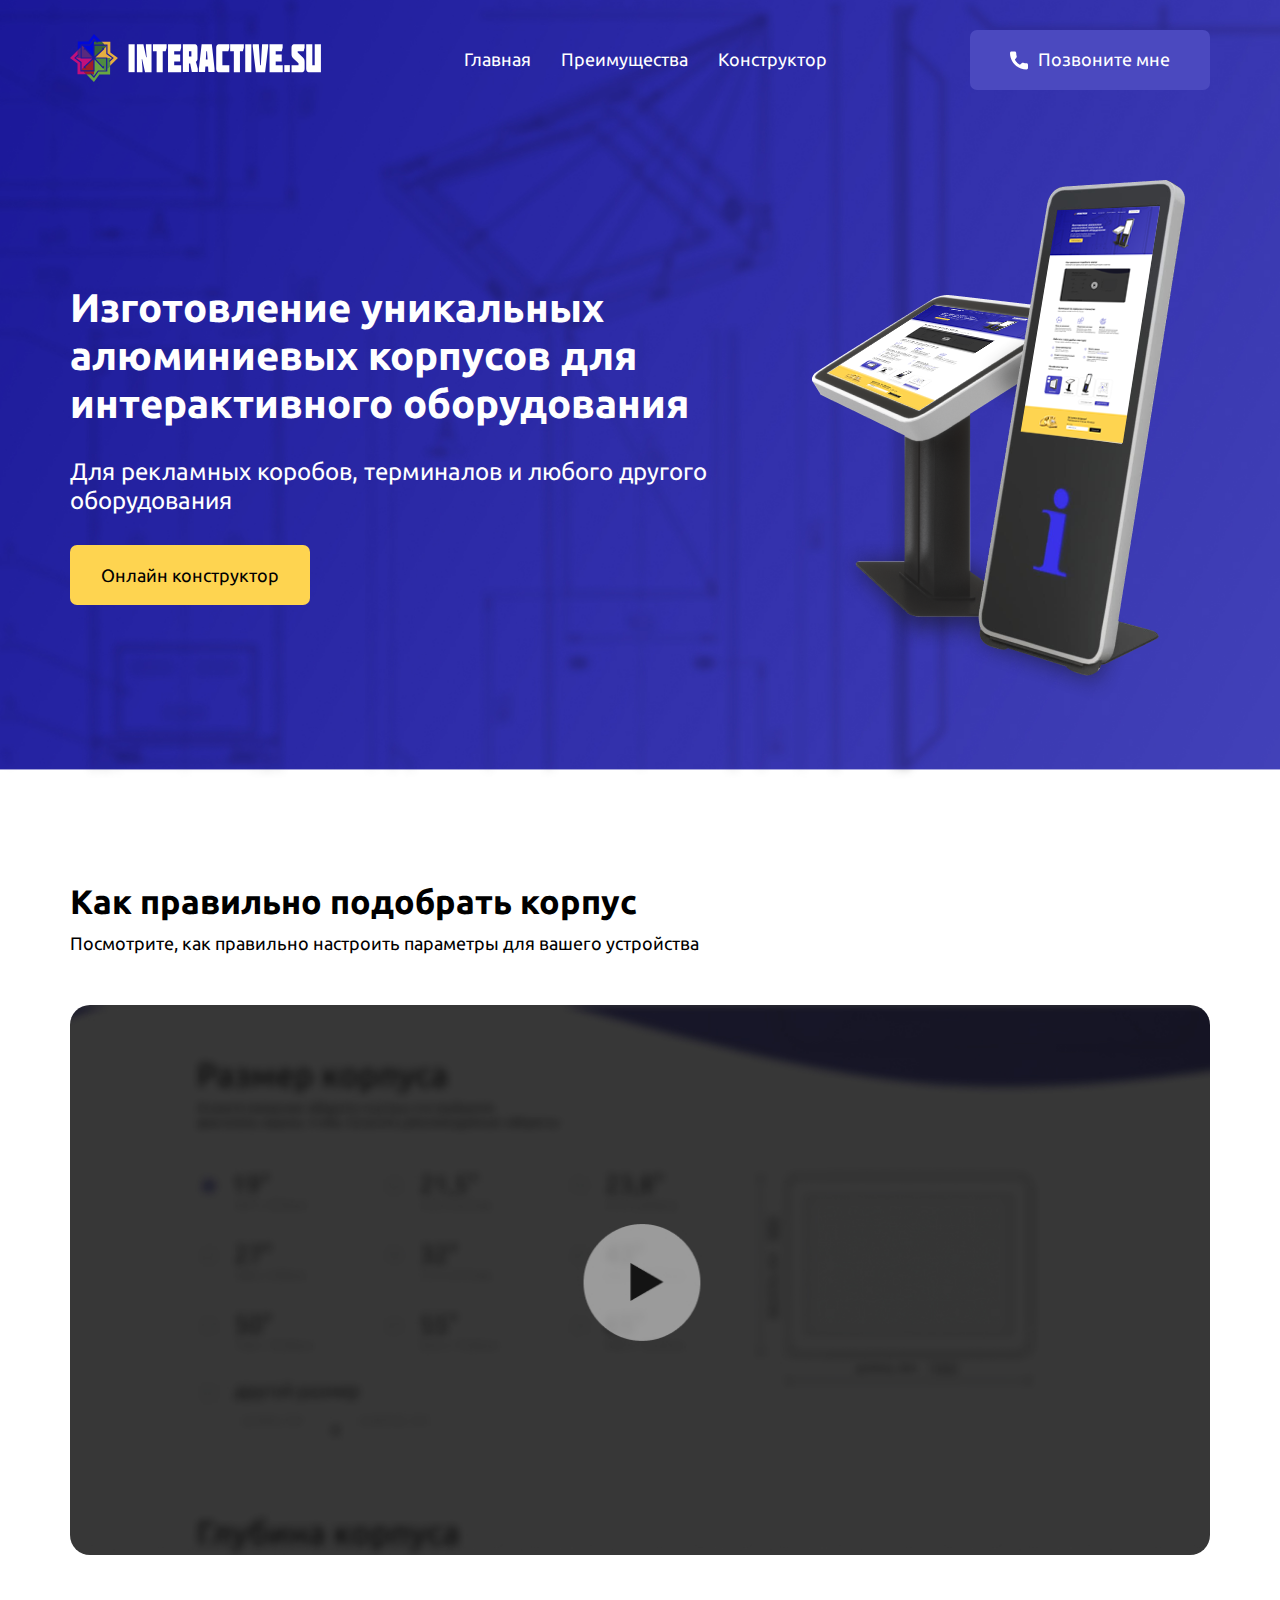
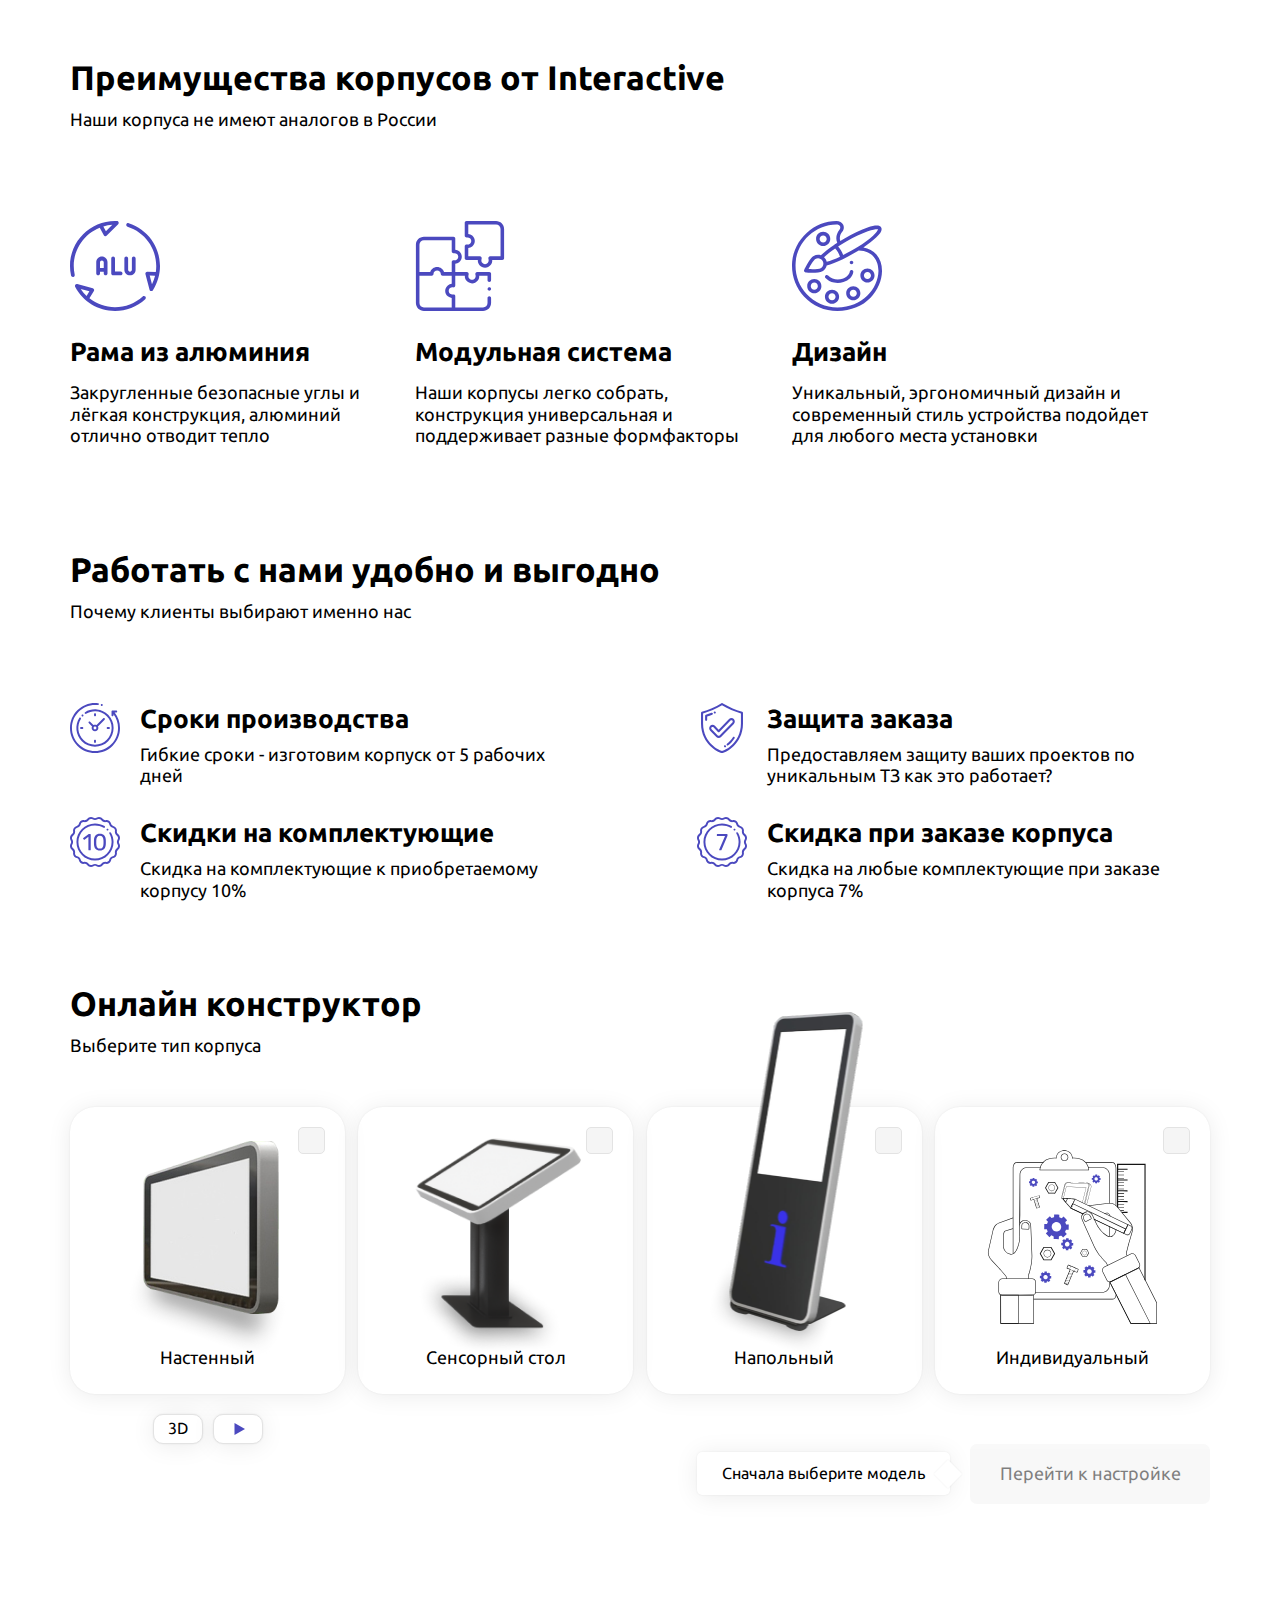
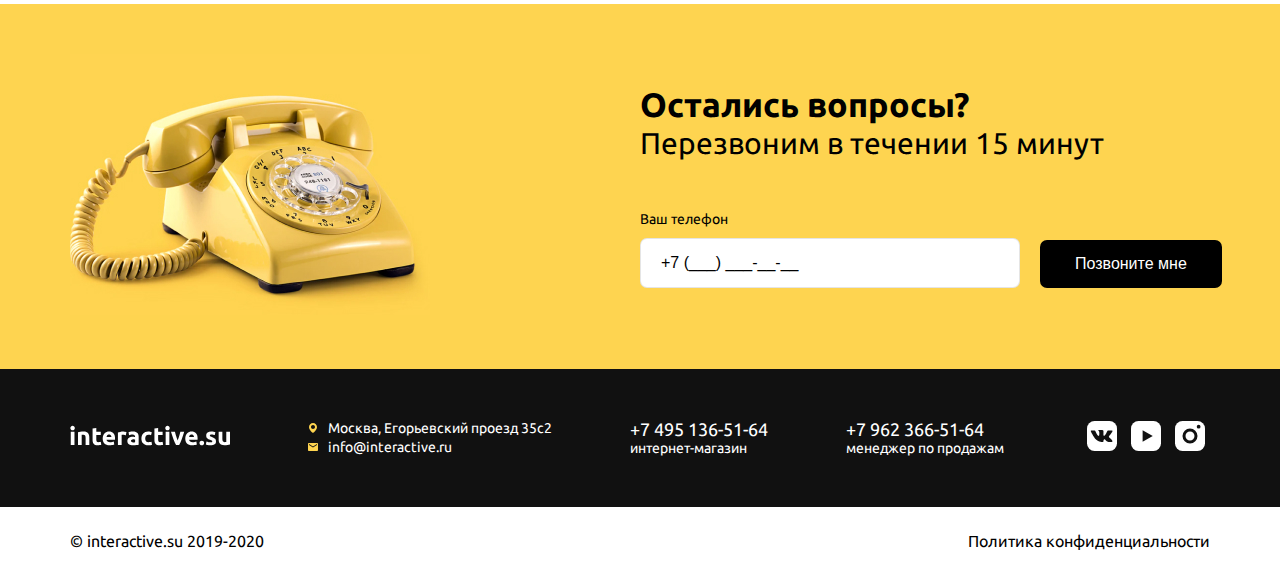
==== index.html @ 8cdd81b0 "1" ====
<!DOCTYPE html>
<html lang="ru">
<head>
  <meta charset="UTF-8">
  <meta name="viewport" id="myViewport" content="width=device-width, maximum-scale=1.0, user-scalable=no">
  <meta http-equiv="X-UA-Compatible" content="ie=edge">
  <meta name="format-detection" content="telephone=no">
  <title>New project</title>
  <link rel="shortcut icon" href="img/favicon/favicon.ico" type="image/x-icon">
  <meta property="og:title" content="" />
  <meta name="keywords" content=""/>
  <!-- <link rel="stylesheet" href="css/libs.min.css"> -->
  <link rel="stylesheet" href="style.css">

</head>
<body >
  <header class="header">
    <div class="container">
      <div class="header__logo">
        <a href="/"><img src="img/logo.svg" alt="interactive.su"></a>
      </div>
      <div class="header__menu">
        <ul>
          <li><a href="#top">Главная</a></li>
          <li><a href="#features">Преимущества</a></li>
          <li><a href="#constructor">Конструктор</a></li>
        </ul>
      </div>
      <div class="header__call button">
        <img src="img/icons/btn-call.svg" alt="callback">
        Позвоните мне
      </div>
      <div class="burger">
        <span></span>
        <span></span>
        <span></span>
      </div>
    </div>
  </header>
  
  <section class="offer" id="top">
    <div class="container">
      <div class="offer-left">
        <h1>
          Изготовление уникальных алюминиевых корпусов для интерактивного оборудования
        </h1>
        <p>
          Для рекламных коробов, терминалов и любого другого оборудования
        </p>
        <a href="#constructor" class="button">Онлайн конструктор</a>
      </div>
      <!-- /.offer-left -->
      <div class="offer-right">
        <img src="img/items/item-main.png" alt="corpus">
      </div>
      <!-- /.offer-right -->
    </div>
  </section>

  <section class="video container">
    <h2 class="title">
      Как правильно подобрать корпус
    </h2>
    <p class="subtitle">
      Посмотрите, как правильно настроить параметры для вашего устройства
    </p>
    <div class="video-wrap">
      <div class="play">
        <img src="img/play.jpg" alt="play">
        <iframe width="560" height="315" data-src="https://www.youtube.com/embed/ibqiet6Bg38" src="" frameborder="0" allow="accelerometer; autoplay; clipboard-write; encrypted-media; gyroscope; picture-in-picture" allowfullscreen></iframe>
      </div>
    </div>
  </section>

  <section class="features container" id="features">
    <h2 class="title">
      Преимущества корпусов от Interactive
    </h2>
    <p class="subtitle">
      Наши корпуса не имеют аналогов в России
    </p>
    <div class="features-wrap">
      <div class="features-wrap-item">
        <img src="img/features/1.svg" alt="Рама из алюминия">
        <h3>Рама из алюминия</h3>
        <p>
          Закругленные безопасные углы 
          и лёгкая конструкция, алюминий 
          отлично отводит тепло
        </p>
      </div>
      <!-- /.features-wrap-item -->
      <div class="features-wrap-item">
        <img src="img/features/2.svg" alt="Модульная система">
        <h3>Модульная система</h3>
        <p>
          Наши корпусы легко собрать,  конструкция универсальная и поддерживает разные формфакторы
        </p>
      </div>
      <!-- /.features-wrap-item -->
      <div class="features-wrap-item">
        <img src="img/features/3.svg" alt="Дизайн">
        <h3>Дизайн</h3>
        <p>
          Уникальный, эргономичный дизайн 
          и современный стиль устройства подойдет для любого места установки
        </p>
      </div>
      <!-- /.features-wrap-item -->
    </div>
  </section>

  <section class="better container">
    <h2 class="title">
      Работать с нами удобно и выгодно
    </h2>
    <p class="subtitle">
      Почему клиенты выбирают именно нас
    </p>
    <div class="better-wrap">
      <div class="better-wrap-item">
        <img src="img/features/11.svg" alt="Сроки производства">
        <h3>Сроки производства</h3>
        <p>
          Гибкие сроки - изготовим
          корпуск от 5 рабочих дней
        </p>
      </div>
      <!-- /.better-wrap-item -->
      <div class="better-wrap-item">
        <img src="img/features/22.svg" alt="">
        <h3>Защита заказа</h3>
        <p>
          Предоставляем защиту ваших проектов по уникальным ТЗ как это работает?
        </p>
      </div>
      <!-- /.better-wrap-item -->
      <div class="better-wrap-item">
        <img src="img/features/33.svg" alt="">
        <h3>Скидки на комплектующие</h3>
        <p>
          Скидка на комплектующие к приобретаемому корпусу 10%
        </p>
      </div>
      <!-- /.better-wrap-item -->
      <div class="better-wrap-item">
        <img src="img/features/44.svg" alt="">
        <h3>Скидка при заказе корпуса</h3>
        <p>
          Скидка на любые комплектующие при заказе корпуса 7%
        </p>
      </div>
      <!-- /.better-wrap-item -->
    </div>
  </section>
  
  <section class="constructor container" id="constructor">
    <h2 class="title">
      Онлайн конструктор
    </h2>
    <p class="subtitle">
      Выберите тип корпуса
    </p>
    <div class="constructor-wrap">
      <div class="constructor-wrap-item" data-src="https://amoral1s.github.io/new-korpus.interactive.su/wall-mounted.html">
        <img src="img/assets/1.png" alt="Настенный">
        <h3>Настенный</h3>
        <div class="assets">
          <div class="assets-d">
            3D
          </div>
          <div class="assets-d wall-video" data-src="http://korpus.interactive.su/wp-content/themes/calc/img/1.mp4">
            <img src="img/icons/play-blue.svg" alt="play">
          </div>
        </div>
      </div>
      <!-- /.constructor-wrap-item -->
      <div class="constructor-wrap-item" data-src="/touch-screen">
        <img src="img/assets/2.png" alt="Сенсорный стол">
        <h3>Сенсорный стол</h3>
      </div>
      <!-- /.constructor-wrap-item -->
      <div class="constructor-wrap-item" data-src="/floor-mounted">
        <img src="img/assets/3.png" alt="Напольный">
        <h3>Напольный</h3>
      </div>
      <!-- /.constructor-wrap-item -->
      <div class="constructor-wrap-item" data-src="/individual ">
        <img src="img/assets/4.svg" alt="Индивидуальный">
        <h3>Индивидуальный</h3>
      </div>
      <!-- /.constructor-wrap-item -->
     
    </div>
    <div class="constructor-buttons">
      <div class="notice">
        Сначала выберите модель
      </div>
      <a href="#" class="button alt deactive">Перейти к настройке</a>
    </div>
  </section>


  <section class="call">
    <div class="container">
      <div class="call-left">
        <img src="img/tel.jpg" alt="phone">
      </div>
      <div class="call-right">
        <h2>Остались вопросы?</h2>
        <p> Перезвоним в течении 15 минут</p>
        <div class="form-wrap">
          <div class="form-wrap-left">
            <b>Ваш телефон</b>
            <input type="tel" placeholder="+7 (___) ___-__-__">
          </div>
          <div class="form-wrap-right">
            <input type="submit" value="Позвоните мне">
          </div>
        </div>
      </div>
    </div>
  </section>
  <footer class="footer">
    <div class="footer-top">
      <div class="container">
        <a href="#header" class="logo"><img src="img/interactive.svg" alt="logo"></a>
        <div class="adress">
          <p><img src="img/icons/map.svg" alt="map">Москва, Егорьевский проезд 35с2</p>
          <a href="mailto:info@interactive.ru"><img src="img/icons/email.svg" alt="map">info@interactive.ru</a>
        </div>
        <div class="phone">
          <a href="tel:+74951365164">+7 495 136-51-64</a>
          <p>интернет-магазин</p>
        </div>
        <div class="phone">
          <a href="tel:+79623665164">+7 962 366-51-64</a>
          <p>менеджер по продажам</p>
        </div>
        <div class="social">
          <a href="" target="blank"><img src="img/icons/vk.svg" alt="vk"></a>
          <a href="" target="blank"><img src="img/icons/y.svg" alt="youtube"></a>
          <a href="" target="blank"><img src="img/icons/i.svg" alt="instagram"></a>
        </div>
      </div>
    </div>
    <div class="footer-bot">
      <div class="container">
        <p>© interactive.su 2019-2020</p>
        <a href="/privay-policy/">Политика конфиденциальности</a>
      </div>
    </div>
  </footer>

  <div class="overlay"></div>
  <div id="thx">
    <div>
      <h2>Спасибо!</h2>
      <p>Ваша заявка принята!</p>
    </div>
  </div>

  <div class="popup popup-call">
    <div class="close">&times;</div>
    <div class="popup-wrap">
      <h2>
        Закажите обратный звонок
      </h2>
      <p>Как к вам обращаться?</p>
      <input type="text" placeholder="Имя">
      <p>Телефон</p>
      <input type="tel" placeholder="+7 (___) ___-__-__">
      
      <input type="submit" value="Перезвоните мне" class="button-alt">
    </div>
  </div>

  <div class="popup popup-gif">
    <div class="close">&times;</div>
    <div class="content">
    <video autoplay="" controls="" muted="" loop="" id="myVideo">
      <source src="" type="video/mp4">
    </video>
    </div>
  </div>
  <a href="#top" class="up"></a>
  <!-- /.up -->


  <script src="https://code.jquery.com/jquery-3.4.1.min.js"></script>
  <!-- <script src="js/libs.min.js"></script> -->
  <script src="js/common.js"></script>
</body>
</html>
---- css/libs.min.css ----
.slick-slider{box-sizing:border-box;-webkit-user-select:none;-moz-user-select:none;-ms-user-select:none;user-select:none;-webkit-touch-callout:none;-khtml-user-select:none;-ms-touch-action:pan-y;touch-action:pan-y;-webkit-tap-highlight-color:transparent}.slick-list,.slick-slider{position:relative;display:block}.slick-list{overflow:hidden;margin:0;padding:0}.slick-list:focus{outline:none}.slick-list.dragging{cursor:pointer;cursor:hand}.slick-slider .slick-list,.slick-slider .slick-track{transform:translateZ(0)}.slick-track{position:relative;top:0;left:0;display:block;margin-left:auto;margin-right:auto}.slick-track:after,.slick-track:before{display:table;content:""}.slick-track:after{clear:both}.slick-loading .slick-track{visibility:hidden}.slick-slide{display:none;float:left;height:100%;min-height:1px}[dir=rtl] .slick-slide{float:right}.slick-slide img{display:block}.slick-slide.slick-loading img{display:none}.slick-slide.dragging img{pointer-events:none}.slick-initialized .slick-slide{display:block}.slick-loading .slick-slide{visibility:hidden}.slick-vertical .slick-slide{display:block;height:auto;border:1px solid transparent}.slick-arrow.slick-hidden{display:none}
---- style.css ----
@charset "UTF-8";
@font-face {
  font-family: 'font';
  src: url("fonts/Ubuntu-Regular.eot");
  src: local("☺"), url("fonts/Ubuntu-Regular.woff") format("woff"), url("fonts/Ubuntu-Regular.ttf") format("truetype"), url("fonts/Ubuntu-Regular.svg") format("svg");
  font-weight: 400;
  font-style: normal;
  font-display: swap;
}

@font-face {
  font-family: 'font';
  src: url("fonts/Ubuntu-Bold.eot");
  src: local("☺"), url("fonts/Ubuntu-Bold.woff") format("woff"), url("fonts/Ubuntu-Bold.ttf") format("truetype"), url("fonts/Ubuntu-Bold.svg") format("svg");
  font-weight: 700;
  font-style: normal;
  font-display: swap;
}

* {
  box-sizing: border-box;
  margin: 0;
  padding: 0;
}

body, html {
  margin: 0;
  padding: 0;
  width: auto;
  color: #000000;
  font-family: "font", sans-serif;
  font-weight: 400;
  font-size: 16px;
  line-height: 1.2;
  overflow-x: hidden;
  -ms-overflow-style: scrollbar;
}

a, a:hover, a:active, a:link, a:focus {
  text-decoration: none;
  outline: none;
  color: #000000;
}

img {
  max-width: 100%;
}

ul {
  list-style: none;
  font-size: 16px;
}

div, span, article, nav, section, main, header {
  padding: 0;
  margin: 0;
}

input, button, select, textarea {
  border: 0;
  box-shadow: 0 0 10px rgba(0, 0, 0, 0.2);
  font-size: 18px;
  color: #000000;
}

input[type="text"], input[type="tel"], input[type="password"], input[type="email"] {
  border: 1px solid rgba(0, 0, 0, 0.1);
  box-shadow: inset -1px 3px 7px rgba(0, 0, 0, 0.07);
  appearance: none;
  -webkit-appearance: none;
  -moz-appearance: none;
}

input[type="text"], input[type="tel"], input[type="submit"], button {
  appearance: none;
  -webkit-appearance: none;
  -moz-appearance: none;
  padding: 10px 15px;
}

input:focus, textarea:focus, select:focus, button:focus, select:focus {
  outline: none;
}

h1, h2, h3, h4, h5 {
  font-weight: 700;
}

.container {
  width: 100%;
  padding-right: 15px;
  padding-left: 15px;
  margin-right: auto;
  margin-left: auto;
}

@media (min-width: 576px) {
  .container {
    max-width: 540px;
  }
}

@media (min-width: 767px) {
  .container {
    max-width: 740px;
  }
}

@media (min-width: 992px) {
  .container {
    max-width: 960px;
  }
}

@media (min-width: 1200px) {
  .container {
    max-width: 1170px;
  }
}

section, footer {
  padding-top: 50px;
  padding-bottom: 50px;
}

.phone a, .adress a {
  transition: 0.3s;
}

.phone a:hover, .adress a:hover {
  color: #FED450;
  transition: 0.3s;
}

.title {
  font-size: 34px;
  line-height: 1.3;
  text-align: left;
}

.subtitle {
  font-size: 18px;
  margin-top: 10px;
  margin-bottom: 50px;
}

.button, .button-alt {
  display: flex;
  justify-content: center;
  align-items: center;
  color: #fff;
  font-weight: 500;
  font-size: 18px;
  height: 60px;
  width: 240px;
  background-color: #FED450;
  border-radius: 7px;
  box-shadow: none;
  transition: 0.3s;
  cursor: pointer;
}

.button img, .button-alt img {
  margin-right: 10px;
}

.button:hover, .button-alt:hover {
  background-color: #4B49BF;
  color: #ffffff;
}

.alt {
  background-color: #4B49BF;
  color: #ffffff;
}

.alt:hover {
  background-color: #FED450;
  color: #000000;
}

.deactive {
  pointer-events: none;
  background-color: #F3F3F3;
  color: #000000;
  opacity: 0.5;
}

.header {
  position: absolute;
  left: 0;
  top: 0;
  width: 100%;
  padding: 30px 0 20px 0;
}

.header .container {
  display: flex;
  justify-content: space-between;
  align-items: center;
}

.header__call {
  background-color: #4B49BF;
}

.header__call:hover {
  background-color: #FED450;
  color: #000000;
}

.header__menu ul {
  display: flex;
  justify-content: center;
  align-items: center;
}

.header__menu ul li {
  margin: 0 15px;
}

.header__menu ul li a {
  font-size: 18px;
  color: #ffffff;
  position: relative;
  transition: 0.3s;
}

.header__menu ul li a:hover {
  transition: 0.3s;
  color: #FED450;
}

.header__menu ul li a:hover::after {
  transition: 0.3s;
  width: 100%;
}

.header__menu ul li a::after {
  position: absolute;
  content: '';
  height: 2px;
  width: 0%;
  bottom: -5px;
  left: 0;
  background-color: #FED450;
  transition: 0.3s;
}

.offer {
  background-image: url(img/bg-header.jpg);
  background-repeat: no-repeat;
  background-size: cover;
  background-position: center;
  padding-top: 180px;
  padding-bottom: 70px;
}

.offer-left {
  width: 65%;
}

.offer-left h1 {
  color: #ffffff;
  font-size: 40px;
  margin-bottom: 30px;
}

.offer-left p {
  font-size: 24px;
  margin-bottom: 30px;
  color: #ffffff;
}

.offer-left .button {
  color: #000000;
}

.offer-left .button:hover {
  color: #ffffff;
}

.offer-right {
  width: 35%;
}

.offer .container {
  display: flex;
  justify-content: space-between;
  align-items: center;
}

.video {
  padding-top: 100px;
}

.video-wrap .play {
  height: 550px;
  width: 100%;
  background-repeat: no-repeat;
  background-size: cover;
  background-position: center;
  border-radius: 20px;
  overflow: hidden;
  cursor: pointer;
  transition: 0.3s;
}

.video-wrap .play img {
  height: 100%;
  width: 100%;
  object-fit: cover;
  z-index: 10;
}

.video-wrap .play:hover {
  transition: 0.3s;
  transform: scale(1.01);
}

.video-wrap .play iframe {
  display: none;
  height: 100% !important;
  width: 100% !important;
  border-radius: 20px;
  z-index: 5;
}

.features-wrap {
  display: flex;
  justify-content: space-between;
  align-items: flex-start;
}

.features-wrap-item {
  display: flex;
  flex-direction: column;
  align-items: flex-start;
  margin-top: 40px;
}

.features-wrap-item img {
  height: 90px;
  width: 90px;
  margin-bottom: 25px;
}

.features-wrap-item h3 {
  margin-bottom: 15px;
  font-size: 26px;
}

.features-wrap-item p {
  font-size: 18px;
  padding-right: 40px;
}

.better-wrap {
  display: flex;
  justify-content: space-between;
  align-items: stretch;
  flex-wrap: wrap;
  padding-top: 30px;
}

.better-wrap-item {
  width: 45%;
  display: block;
  padding-left: 70px;
  margin-bottom: 30px;
  position: relative;
}

.better-wrap-item h3 {
  font-size: 26px;
  margin-bottom: 10px;
}

.better-wrap-item p {
  font-size: 18px;
}

.better-wrap-item img {
  position: absolute;
  left: 0;
  height: 50px;
  width: 50px;
  object-fit: cover;
  top: 0;
}

.constructor {
  padding-top: 0px;
  padding-bottom: 100px;
}

.constructor-buttons {
  display: flex;
  justify-content: flex-end;
  align-items: center;
}

.constructor-buttons .deactive {
  color: #000000 !important;
}

.constructor-buttons .button {
  margin-left: 20px;
  color: #ffffff;
}

.constructor-buttons .button:hover {
  color: #000000;
}

.constructor-buttons .notice {
  box-shadow: 0px 0px 2px rgba(0, 0, 0, 0.08), 0px 2px 24px rgba(0, 0, 0, 0.08);
  background: #fff;
  padding: 12px 25px;
  border-radius: 5px;
  position: relative;
  z-index: 1;
}

.constructor-buttons .notice::before {
  position: absolute;
  background: #ffffff;
  box-shadow: 0px 0px 2px rgba(0, 0, 0, 0.08);
  z-index: -1;
  height: 20px;
  width: 20px;
  right: -8px;
  top: 50%;
  transform: translateY(-50%) rotate(45deg);
  content: '';
}

.constructor-wrap {
  display: flex;
  justify-content: space-between;
  align-items: flex-start;
}

.constructor-wrap-item {
  width: calc(25% - 10px);
  border-radius: 25px;
  box-shadow: 0px 0px 2px rgba(0, 0, 0, 0.08), 0px 2px 24px rgba(0, 0, 0, 0.08);
  display: flex;
  flex-direction: column;
  align-items: center;
  position: relative;
  padding: 240px 25px 25px 25px;
  cursor: pointer;
  transition: 0.3s;
  margin-bottom: 50px;
}

.constructor-wrap-item-active::after {
  background-image: url(img/icons/check-blue.svg);
  background-repeat: no-repeat;
  background-size: 79%;
  background-position: center;
}

.constructor-wrap-item::after {
  position: absolute;
  content: '';
  height: 25px;
  width: 25px;
  border-radius: 5px;
  background-color: #F5F5F5;
  border: 1px solid #E3E3E3;
  right: 20px;
  top: 20px;
}

.constructor-wrap-item:hover {
  transition: 0.3s;
  transform: scale(1.05);
}

.constructor-wrap-item h3 {
  font-size: 18px;
  font-weight: 500;
}

.constructor-wrap-item img {
  position: absolute;
  left: 50%;
  transform: translateX(-50%);
  bottom: 35px;
}

.constructor-wrap-item:nth-child(2) img {
  max-width: 170px;
  bottom: 24px;
}

.constructor-wrap-item:nth-child(4) img {
  max-width: 170px;
  bottom: 70px;
}

.constructor-wrap-item .assets {
  position: absolute;
  bottom: -50px;
  display: flex;
  justify-content: center;
  align-items: center;
}

.constructor-wrap-item .assets div.assets-d {
  display: flex;
  justify-content: center;
  align-items: center;
  height: 30px;
  width: 50px;
  background: #fff;
  border: 1px solid #E3E3E3;
  box-shadow: 0px 0px 2px rgba(0, 0, 0, 0.08), 0px 2px 24px rgba(0, 0, 0, 0.08);
  border-radius: 10px;
  margin: 0 5px;
}

.constructor-wrap-item .assets div.assets-d:hover {
  color: #000;
  background-color: #FED450;
}

.constructor-wrap-item .assets div.assets-d img {
  position: static;
  transform: none;
}

.constructor-page {
  background-image: url(img/bg-header.jpg);
  background-repeat: no-repeat;
  background-size: cover;
  background-position: center;
  padding-top: 180px;
  padding-bottom: 70px;
}

.constructor-page .title, .constructor-page .subtitle {
  color: #ffffff;
}

.constructor-page .constructor-wrap-item {
  background-color: #fff;
}

.up {
  position: fixed;
  bottom: 20px;
  right: 20px;
  height: 40px;
  width: 40px;
  background-color: #4B49BF;
  border-radius: 8px;
  cursor: pointer;
  transition: 0.3s;
  display: none;
  z-index: 10;
}

.up:hover {
  background: #FED450;
  transition: 0.3s;
}

.up::after {
  position: absolute;
  width: 15px;
  height: 15px;
  content: '';
  top: 50%;
  left: 50%;
  transform: translate(-50%, -50%) rotate(90deg);
  background-repeat: no-repeat;
  background-size: 100%;
  background-position: center;
  background-image: url(img/icons/slider-white.svg);
}

.call {
  background-color: #FED450;
}

.call .container {
  display: flex;
  justify-content: space-between;
  align-items: center;
}

.call-left {
  width: 40%;
}

.call-right {
  width: 50%;
}

.call-right .form-wrap {
  display: flex;
  align-items: flex-end;
  justify-content: flex-start;
}

.call-right .form-wrap-right input {
  padding: 15px 35px;
  color: #ffffff;
  background-color: #000000;
  height: auto;
  width: auto;
  border-radius: 7px;
  box-shadow: none;
  font-size: 16px;
  margin: 0;
}

.call-right .form-wrap-left {
  display: flex;
  flex-direction: column;
  align-items: flex-start;
  padding-right: 20px;
}

.call-right .form-wrap-left input {
  font-size: 16px;
  color: #000000;
  box-shadow: none;
  border-radius: 7px;
  padding: 15px 20px;
  width: 380px;
  max-width: 400px;
}

.call-right .form-wrap-left input::placeholder {
  color: #000000;
}

.call-right h2 {
  font-size: 34px;
}

.call-right p {
  font-size: 30px;
  margin-bottom: 50px;
}

.call-right b {
  font-size: 14px;
  font-weight: 400;
  margin-bottom: 10px;
}

.footer {
  padding-top: 0;
  padding-bottom: 0;
}

.footer-top {
  background: #111111;
}

.footer-top .container {
  display: flex;
  justify-content: space-between;
  align-items: center;
  padding-bottom: 50px;
  padding-top: 50px;
}

.footer-top p, .footer-top a {
  color: #ffffff;
}

.footer-top .social a {
  margin: 0 5px;
}

.footer-top .social a img {
  height: 30px;
  width: 30px;
}

.footer-top .phone p {
  font-size: 14px;
}

.footer-top .phone a {
  font-size: 18px;
}

.footer-top .adress img {
  height: 10px;
  width: 10px;
  object-fit: contain;
  margin-right: 10px;
}

.footer-top .adress p {
  font-size: 14px;
  margin-bottom: 5px;
  padding: 0;
  margin: 0;
}

.footer-top .adress a {
  font-size: 14px;
  position: relative;
}

.footer-bot .container {
  display: flex;
  justify-content: space-between;
  align-items: center;
  padding-top: 25px;
  padding-bottom: 25px;
}

.overlay {
  position: fixed;
  top: 0;
  bottom: 0;
  right: 0;
  left: 0;
  width: 100%;
  height: 100%;
  background-color: rgba(0, 0, 0, 0.5);
  z-index: 100;
  display: none;
}

.popup {
  background-color: #4B49BF;
  background-repeat: no-repeat;
  background-size: cover;
  border-radius: 40px;
  z-index: 110;
  position: fixed;
  top: 50%;
  left: 50%;
  transform: translate(-50%, -50%);
  padding: 60px;
  width: 100%;
  max-width: 500px;
  display: none;
}

.popup-gif {
  max-width: 800px;
  padding: 30px;
}

.popup-gif .content video {
  max-width: 100%;
  border-radius: 25px;
}

.popup h2 {
  margin-bottom: 50px;
  font-size: 24px;
  color: #ffffff;
}

.popup .close {
  position: absolute;
  top: 5px;
  right: 15px;
  color: #ffffff;
  font-size: 34px;
  cursor: pointer;
}

.popup-wrap {
  display: flex;
  flex-direction: column;
  align-items: flex-start;
}

.popup-wrap .hidden {
  display: none;
}

.popup-wrap strong {
  display: block;
  margin-top: -20px;
  margin-bottom: 30px;
  color: #ffffff;
  font-size: 22px;
}

.popup-wrap strong b {
  font-size: 24px;
}

.popup-wrap p {
  color: #ffffff;
  font-size: 14px;
  margin-bottom: 5px;
}

.popup-wrap input[type="submit"].button-alt {
  padding: 15px 35px;
  background-color: #FED450;
  color: #000000;
  width: auto;
  display: block;
  margin-top: 10px;
}

.popup-wrap input[type="submit"].button-alt:hover {
  color: #ffffff;
  background-color: #111111;
}

.popup-wrap input[type="tel"], .popup-wrap input[type="text"], .popup-wrap input[type="email"] {
  padding: 15px 20px;
  margin-bottom: 25px;
  border-radius: 7px;
  color: #000000;
  font-size: 16px;
  width: 100%;
  max-width: 100%;
}

#thx {
  background-color: #fff;
  width: 100%;
  max-width: 600px;
  border-radius: 70px;
  padding: 70px;
  position: fixed;
  top: 50%;
  left: 50%;
  transform: translate(-50%, -50%);
  z-index: 200;
  display: none;
}

#thx div {
  display: flex;
  justify-content: center;
  flex-direction: column;
  align-items: center;
  max-width: 100%;
  padding: 70px 0;
}

#thx div h2 {
  font-size: 48px;
  text-align: center;
}

#thx div p {
  font-size: 22px;
  text-align: center;
  margin-top: 50px;
}

.burger {
  display: none;
}

.calc-popup {
  position: fixed;
  max-width: 1140px;
  width: 100%;
  padding: 40px;
  border-radius: 20px;
  background-color: #fff;
  z-index: 50;
  top: 50%;
  left: 50%;
  transform: translate(-50%, -50%);
  max-height: 90%;
  overflow-x: hidden;
  overflow-y: auto;
  display: none;
}

.calc-popup h2 {
  font-size: 30px;
  margin-bottom: 30px;
}

.calc-popup::-webkit-scrollbar {
  width: 10px;
  height: 5px;
}

.calc-popup::-webkit-scrollbar-button {
  background: transparent;
}

.calc-popup::-webkit-scrollbar-track {
  background-color: #4B49BF;
}

.calc-popup::-webkit-scrollbar-track-piece {
  background-color: #ffffff;
}

.calc-popup::-webkit-scrollbar-thumb {
  height: 50px;
  background-color: #4B49BF;
}

.calc-popup::-webkit-scrollbar-corner {
  background-color: #999;
}

.calc-popup::-webkit-resizer {
  background-color: #4B49BF;
}

.calc-popup-wrap {
  display: flex;
  flex-wrap: wrap;
  justify-content: space-between;
  align-items: stretch;
}

.calc-popup-wrap-left {
  width: calc(48%);
  display: flex;
  flex-direction: column;
  align-items: flex-start;
}

.calc-popup-wrap-left .calc-popup-wrap-item:last-child {
  background-color: #fff;
}

.calc-popup-wrap-left .calc-popup-wrap-item:last-child b {
  font-size: 22px;
}

.calc-popup-wrap-left .calc-popup-wrap-item:last-child p {
  font-size: 20px;
}

.calc-popup-wrap-right {
  width: calc(48%);
  display: flex;
  flex-direction: column;
  align-items: flex-start;
}

.calc-popup-wrap-item {
  width: 100%;
  background: #F5F5F5;
  border-radius: 30px;
  margin-bottom: 30px;
  padding: 30px 30px 20px 30px;
}

.calc-popup-wrap-item .buttons {
  display: flex;
  justify-content: space-between;
  align-items: center;
  margin-top: 50px;
}

.calc-popup-wrap-item .buttons .button {
  font-size: 16px;
  max-width: 48%;
}

.calc-popup-wrap-item .buttons .calc-close {
  background-color: #ACACAC;
  color: #ffffff;
}

.calc-popup-wrap-item h3 {
  font-size: 22px;
  margin-bottom: 20px;
}

.calc-popup-wrap-item .result {
  display: flex;
  justify-content: space-between;
  align-items: center;
  padding-bottom: 7px;
  margin-bottom: 7px;
  border-bottom: 1px solid #E3E3E3;
}

.calc-popup-wrap-item .result .calc-row {
  margin-bottom: 0;
}

.calc-popup-wrap-item .result:last-child {
  border-bottom: none;
}

.calc-popup-wrap-item .result b {
  font-size: 18px;
  font-weight: 600;
}

.calc-popup-wrap-item .result p {
  font-size: 16px;
}

.calc-popup-wrap-item .result select {
  max-width: 200px !important;
  padding-top: 16px;
  padding-bottom: 16px;
}

.calc-popup-wrap-item .result .select::after {
  height: 9px;
}

.calc-overlay {
  position: fixed;
  display: none;
  top: 0;
  bottom: 0;
  left: 0;
  right: 0;
  background-color: rgba(0, 0, 0, 0.3);
  width: 100%;
  height: 100%;
  z-index: 40;
}

.calc label {
  color: #141414;
}

.calc-form {
  display: flex;
  flex-wrap: wrap;
  justify-content: space-between;
  align-items: stretch;
}

.calc-form-left {
  width: 40%;
  display: flex;
  flex-direction: column;
  align-items: flex-start;
}

.calc-form-left label {
  padding-left: 3px;
  font-weight: 400;
}

.calc-form-left input {
  width: 100%;
  appearance: none;
  -webkit-appearance: none;
  -moz-appearance: none;
  background: #FFFFFF;
  border: 1px solid #E3E3E3;
  border-radius: 7px;
  padding: 20px 30px;
  box-shadow: none;
}

.calc-form-left input {
  margin-bottom: 30px;
  margin-top: 5px;
}

.calc-form-right {
  width: 55%;
}

.calc-form-right label {
  padding-left: 3px;
  font-weight: 400;
}

.calc-form-right textarea {
  margin-top: 5px;
  width: 100%;
  height: calc(100% - 52px);
  appearance: none;
  -webkit-appearance: none;
  -moz-appearance: none;
  background: #FFFFFF;
  border: 1px solid #E3E3E3;
  border-radius: 7px;
  padding: 20px 30px;
  box-shadow: none;
  resize: none;
}

.calc-form-submit {
  width: 100%;
  display: flex;
  justify-content: flex-start;
  align-items: center;
  margin-top: 20px;
}

.calc-form-submit small {
  font-size: 14px;
  color: #ACACAC;
  max-width: 300px;
  margin-left: 40px;
}

.calc-form-submit small a {
  color: #4B49BF;
  font-size: 14px;
}

.calc-row {
  display: flex;
  align-items: flex-start;
  justify-content: flex-start;
  margin-bottom: 30px;
  position: relative;
  width: max-content;
  max-width: 100%;
}

.calc-row .toggle-q {
  position: absolute;
  top: -10px;
  right: -15px;
  color: #4B49BF;
  font-size: 20px;
  cursor: pointer;
}

.calc-row input[type="checkbox"] {
  height: 20px;
  width: 20px;
  margin-right: 20px;
  margin-bottom: 3px;
  box-shadow: none;
  cursor: pointer;
}

.calc-row .act-wrap {
  height: 300px;
}

.calc-row .act-obl {
  position: absolute;
  top: 37px;
  left: 40px;
  height: 220px;
  width: 320px;
  background: #E3E3E3;
  border: 1px solid #141414;
}

.calc-row label {
  cursor: pointer;
}

.calc-row input[type="radio"] {
  min-height: 30px;
  min-width: 30px;
  border-radius: 50%;
  box-shadow: none;
  margin-top: 10px;
  margin-right: 25px;
}

.calc-row b {
  font-size: 24px;
  font-weight: 600;
  margin-bottom: 3px;
  display: block;
}

.calc-row p {
  font-size: 16px;
}

.calc-row input[type="number"], .calc-row select, .calc-row textarea, .calc-row button {
  background-color: #fff;
  box-shadow: none;
  border-radius: 7px;
  border: 1px solid #E3E3E3;
  appearance: none;
  -moz-appearance: none;
  -webkit-appearance: none;
}

.calc-row input[type="number"]::-webkit-outer-spin-button, .calc-row input[type="number"]::-webkit-inner-spin-button, .calc-row select::-webkit-outer-spin-button, .calc-row select::-webkit-inner-spin-button, .calc-row textarea::-webkit-outer-spin-button, .calc-row textarea::-webkit-inner-spin-button, .calc-row button::-webkit-outer-spin-button, .calc-row button::-webkit-inner-spin-button {
  appearance: none;
  -moz-appearance: none;
  -webkit-appearance: none;
}

.calc-row input[type="number"] {
  border: none;
}

.calc-row .select {
  position: relative;
}

.calc-row .select::after {
  position: absolute;
  pointer-events: none;
  right: 20px;
  top: 50%;
  transform: translateY(-50%);
  content: '';
  height: 8px;
  width: 18px;
  background-repeat: no-repeat;
  background-size: contain;
  background-position: center;
  background-image: url(img/icons/down.svg);
}

.calc-row select {
  padding: 20px 30px;
  width: 380px;
}

.calc-row-numbers__input {
  display: flex;
  justify-content: center;
  align-items: center;
  margin-right: 10px;
  border-radius: 7px;
  border: 1px solid #E3E3E3;
}

.calc-row-numbers__input .minus, .calc-row-numbers__input .plus {
  background-color: #ffffff;
  width: 30px;
  height: 52px;
  position: relative;
  cursor: pointer;
}

.calc-row-numbers__input .minus::after, .calc-row-numbers__input .plus::after {
  position: absolute;
  content: '';
  top: 50%;
  left: 50%;
  transform: translate(-50%, -50%);
  height: 16px;
  width: 16px;
  background-repeat: no-repeat;
  background-attachment: cover;
  background-position: center;
}

.calc-row-numbers__input .minus {
  border-radius: 7px 0 0 7px;
}

.calc-row-numbers__input .minus::after {
  background-image: url(img/icons/calc-minus.svg);
}

.calc-row-numbers__input .plus {
  border-radius: 0 7px 7px 0;
}

.calc-row-numbers__input .plus::after {
  background-image: url(img/icons/plus.svg);
}

.calc-row-numbers__input input {
  height: 52px;
  font-size: 18px;
  padding-top: 15px;
  padding-bottom: 15px;
  width: 60px;
  padding-left: 15px;
  border-radius: 0;
}

.calc-row-column {
  display: flex;
  flex-direction: column;
  align-items: flex-start;
}

.calc-row-column p {
  margin-bottom: 10px;
  display: block;
}

.calc-section {
  background-color: #F5F5F5;
  padding: 60px;
  border-radius: 30px;
  margin-top: 50px;
}

.calc-section:last-child {
  margin-bottom: 50px;
}

.calc-section .title {
  font-size: 32px;
  line-height: 1;
}

.calc-section .subtitle {
  font-size: 16px;
  color: #747474;
  max-width: 700px;
  margin-bottom: 40px;
}

.calc-wrap {
  display: flex;
  justify-content: space-between;
  align-items: stretch;
}

.calc-wrap p {
  margin-bottom: 2px;
  font-size: 16px;
  padding-left: 3px;
}

.calc-wrap-left {
  width: calc(100% - 450px);
}

.calc-wrap-right {
  width: 400px;
  height: 300px;
  display: flex;
  justify-content: center;
  align-items: center;
  position: relative;
}

.calc-wrap-right__height {
  position: absolute;
  top: 57px;
  left: 5px;
  transform: rotate(-90deg);
  font-size: 18px;
  background-color: #E3E3E3;
  padding: 2px 5px;
  min-width: 40px;
  border-radius: 5px;
}

.calc-wrap-right__width {
  position: absolute;
  min-width: 40px;
  bottom: 8px;
  right: 108px;
  font-size: 18px;
  background-color: #E3E3E3;
  padding: 2px 5px;
  border-radius: 5px;
}

.calc-wrap-right img {
  object-fit: contain;
}

.disabled {
  opacity: 0.3;
  pointer-events: none;
}

.calc-row b.q-text {
  position: absolute;
  padding: 20px;
  background-color: #fff;
  font-weight: 400;
  font-size: 14px;
  right: -30px;
  color: #000000;
  bottom: 10px;
  left: 10px;
  width: 300px;
  display: none;
}

.toggle-q:hover b.q-text {
  display: block;
}

@media (max-width: 1199px) {
  .calc-popup {
    max-width: 95%;
    max-height: 95%;
  }
  .call-right {
    width: 65%;
  }
  .call-left {
    width: 35%;
  }
}

@media (max-width: 992px) {
  .constructor-wrap-item:hover {
    transform: none;
  }
  .constructor {
    padding-bottom: 50px;
  }
  .constructor-wrap {
    flex-wrap: wrap;
  }
  .constructor-wrap-item {
    width: calc(50% - 10px);
  }
  .constructor-wrap-item:nth-child(3), .constructor-wrap-item:nth-child(4) {
    margin-top: 130px;
  }
  .better {
    padding-top: 0;
  }
  .features {
    padding-top: 0;
  }
  .features-wrap {
    flex-direction: column;
    align-items: center;
  }
  .features-wrap-item {
    margin-top: 0;
    align-items: center;
    margin-bottom: 30px;
    max-width: 400px;
  }
  .features-wrap-item p {
    text-align: center;
    padding-right: 0;
  }
  .features-wrap-item h2 {
    text-align: center;
  }
  .video-wrap .play {
    height: 400px;
  }
  .title {
    font-size: 24px;
    text-align: center;
  }
  .subtitle {
    font-size: 18px;
    margin-top: 0px;
    margin-bottom: 50px;
    text-align: center;
  }
  .video {
    padding-top: 35px;
  }
  .offer-left .button:hover {
    color: #000000;
  }
  .button:hover {
    background-color: #FED450;
    color: #000000;
  }
  .alt:hover {
    background-color: #4B49BF;
    color: #ffffff;
  }
  .offer {
    padding-top: 120px;
  }
  .offer-left h1 {
    font-size: 30px;
  }
  .offer-left p {
    font-size: 18px;
  }
  .header {
    background-color: #fff;
    padding-top: 15px;
    padding-bottom: 15px;
    position: fixed;
    z-index: 50;
  }
  .header__logo {
    position: relative;
    height: 40px;
    width: 190px;
  }
  .header__logo img {
    display: none;
  }
  .header__logo a {
    height: 40px;
    width: 190px;
    display: flex;
    justify-content: center;
    align-items: center;
  }
  .header__logo::after {
    position: absolute;
    top: 50%;
    transform: translateY(-50%);
    content: '';
    height: 40px;
    width: 190px;
    background-image: url(img/logo-black.svg);
    background-repeat: no-repeat;
    background-size: contain;
    background-position: center;
  }
  .header__menu {
    display: none;
    position: fixed;
    background: #fff;
    height: 100vh;
    width: 100vw;
    top: 0;
    bottom: 0;
    left: 0;
    right: 0;
    z-index: 50;
  }
  .header__menu ul {
    display: flex;
    flex-direction: column;
    align-items: center;
    padding-top: 100px;
  }
  .header__menu ul li {
    margin-bottom: 20px;
  }
  .header__menu ul li a {
    color: #000000;
  }
  .header__call {
    display: none;
    position: fixed;
    left: 15px;
    height: auto;
    width: auto;
    padding: 15px 45px;
    font-size: 18px;
    z-index: 60;
  }
  .header__call img {
    height: 15px;
  }
  .header .burger {
    display: block;
    z-index: 70;
    height: 40px;
    width: 40px;
    position: relative;
  }
  .header .burger span {
    transition: 0.3s;
    background-color: #4B49BF;
    height: 5px;
    width: 100%;
    display: block;
    position: absolute;
    top: 7px;
  }
  .header .burger span:nth-child(2) {
    top: 17px;
  }
  .header .burger span:nth-child(3) {
    top: 27px;
  }
  .header .burger-active span {
    transition: 0.3s;
    top: 50%;
    left: 50%;
    transform: translate(-50%, -50%) rotate(45deg);
    top: 50%;
  }
  .header .burger-active span:nth-child(2) {
    left: 50%;
    transform: translate(-50%, -50%) rotate(-45deg);
    top: 50%;
  }
  .header .burger-active span:nth-child(3) {
    left: 50%;
    transform: translate(-50%, -50%) rotate(135deg);
    top: 50%;
  }
  .call-left {
    display: none;
  }
  .call-right {
    width: 100%;
  }
  .footer-top .container {
    flex-direction: column;
    align-items: center;
    padding-top: 50px;
    padding-bottom: 50px;
  }
  .footer-top .container div, .footer-top .container a, .footer-top .container p {
    text-align: center;
    margin-bottom: 15px;
  }
  .footer-top .container .social {
    margin-bottom: 0;
  }
  .constructor-page {
    padding-top: 120px;
  }
  .calc-popup-wrap {
    flex-direction: column;
    position: relative;
    padding-bottom: 300px;
  }
  .calc-popup-wrap .calc-submit {
    position: absolute;
    bottom: 0;
    left: 0;
  }
  .calc-popup-wrap-item .calc-row {
    margin-left: 0;
  }
  .calc-popup-wrap-left {
    width: 100%;
  }
  .calc-popup-wrap-right {
    width: 100%;
  }
  .calc-form {
    flex-direction: column;
    align-items: center;
  }
  .calc-form-left {
    width: 100%;
    max-width: 400px;
  }
  .calc-form-right {
    width: 100%;
    max-width: 400px;
  }
  .calc-form-submit {
    margin-top: 50px;
  }
  .calc-row {
    width: 100%;
    max-width: 400px;
    margin-left: auto;
    margin-right: auto;
  }
  .calc-section .subtitle {
    margin-top: 10px;
    font-size: 16px;
    line-height: 24px;
  }
  .calc-wrap {
    flex-direction: column;
    align-items: center;
  }
  .calc-wrap-left {
    width: 100%;
    flex-direction: column;
    align-items: center;
    margin-bottom: 30px;
  }
  .calc-wrap-left p {
    max-width: 380px;
    margin-left: auto;
    margin-right: auto;
  }
  .calc-row b.q-text {
    left: auto;
    right: 15px;
  }
  .calc-popup h2 {
    font-size: 22px;
    text-align: center;
  }
  .calc-popup-wrap-item h3 {
    font-size: 16px;
  }
  .calc-popup-wrap-item .result b {
    font-size: 16px;
  }
  .calc-popup-wrap-item .result .calc-row {
    flex-direction: column;
  }
  .calc-popup-wrap-item .result select {
    max-width: 100% !important;
    width: 100%;
  }
  .calc-row .calc-row-column {
    margin-bottom: 20px;
  }
  .calc-row .calc-row-column:last-child {
    margin-bottom: 0;
  }
  .calc-popup-wrap-item .buttons {
    flex-direction: column;
    align-items: center;
  }
  .calc-popup-wrap-item .buttons .calc-close, .calc-popup-wrap-item .buttons .button {
    width: 100%;
    max-width: 100%;
    margin-bottom: 30px;
  }
  .calc-popup-wrap-item .buttons {
    margin: 0;
    margin-top: 30px;
  }
  .calc-popup-wrap-left .calc-popup-wrap-item:last-child {
    padding-left: 0;
    padding-right: 0;
  }
  .calc-popup-wrap-left .calc-popup-wrap-item:last-child b {
    font-size: 16px;
  }
  .calc-popup-wrap-left .calc-popup-wrap-item:last-child p {
    font-size: 14px;
  }
  .calc-popup-wrap {
    padding-bottom: 340px;
  }
}

@media (max-width: 767px) {
  .calc-section .title {
    font-size: 24px;
  }
  .calc-form-submit {
    flex-direction: column;
    align-items: center;
  }
  .calc-form-submit .button {
    margin-bottom: 30px;
  }
  .video-wrap .play {
    height: 280px;
  }
  .features-wrap-item img {
    height: 70px;
    width: 70px;
  }
  .features-wrap-item h3 {
    font-size: 20px;
  }
  .features-wrap-item p {
    font-size: 16px;
  }
  .better {
    padding-bottom: 10px;
  }
  .better-wrap {
    padding-top: 0;
  }
  .better-wrap-item {
    width: 100%;
    margin-bottom: 30px;
  }
  .better-wrap-item h3 {
    font-size: 20px;
  }
  .better-wrap-item p {
    font-size: 16px;
  }
  .call-right .form-wrap {
    flex-direction: column;
    align-items: flex-start;
  }
  .call-right .form-wrap .form-wrap-left {
    margin-bottom: 20px;
  }
}

@media (max-width: 578px) {
  .calc-wrap-right__width {
    bottom: 5px;
    right: 70px;
  }
  .calc-wrap-right__height {
    top: 40px;
    left: -3px;
  }
  .calc-popup {
    padding: 30px 20px;
  }
  .calc-popup .calc-row .buttons {
    display: flex;
    flex-direction: column;
    align-items: center;
  }
  .calc-popup h3 {
    font-size: 24px;
  }
  .calc-popup-wrap-item h3 {
    font-size: 18px;
  }
  .calc-row .toggle-q {
    right: -5px;
  }
  .calc-row .act-obl {
    height: 150px;
    width: 220px;
  }
  .calc-row b {
    font-size: 18px;
  }
  .calc-row p {
    font-size: 14px;
  }
  .calc-section {
    padding: 30px 20px;
  }
  .calc-wrap-left p {
    margin-left: 0;
  }
  .calc-wrap-right {
    width: 300px;
    height: 230px;
  }
  .calc-row .calc-row-column {
    width: 100%;
  }
  .calc-row select, .calc-row .select {
    width: 100%;
    max-width: 100%;
  }
  .offer-left h1 {
    font-size: 24px;
  }
  .offer-left p {
    font-size: 18px;
  }
  .video-wrap .play {
    height: 240px;
  }
  .constructor-buttons .notice {
    font-size: 10px;
    text-align: center;
  }
  .constructor-wrap-item {
    width: 100%;
  }
  .constructor-wrap-item:hover {
    transform: none;
  }
  .constructor-wrap-item:nth-child(1) {
    margin-bottom: 70px;
  }
  .constructor-wrap-item:nth-child(3) {
    margin-top: 90px;
  }
  .constructor-wrap-item:nth-child(4) {
    margin-top: 0px;
  }
  .title {
    margin-bottom: 10px;
  }
  .offer .container {
    display: flex;
    flex-direction: column;
    align-items: center;
  }
  .offer-left {
    width: 100%;
  }
  .offer-right {
    width: 80%;
    margin-top: 50px;
  }
  .call-right {
    display: flex;
    flex-direction: column;
    align-items: center;
  }
  .call-right h2 {
    font-size: 24px;
  }
  .call-right p {
    margin-bottom: 30px;
    text-align: center;
    font-size: 20px;
  }
  .call-right .form-wrap {
    display: flex;
    flex-direction: column;
    align-items: center;
  }
  .call-right .form-wrap-left {
    align-items: center;
    padding-right: 0;
  }
  .popup {
    padding: 40px 25px;
    max-width: calc(100% - 40px);
  }
}

@media (max-width: 440px) {
  .footer-bot .container {
    display: flex;
    flex-direction: column;
    align-items: center;
  }
  .footer-bot .container p {
    margin-bottom: 15px;
  }
}

@media (max-width: 380px) {
  .call-right .form-wrap-left input {
    max-width: 100%;
    width: 300px;
  }
}

@media (max-width: 360px) {
  body {
    background-color: #fff;
  }
}
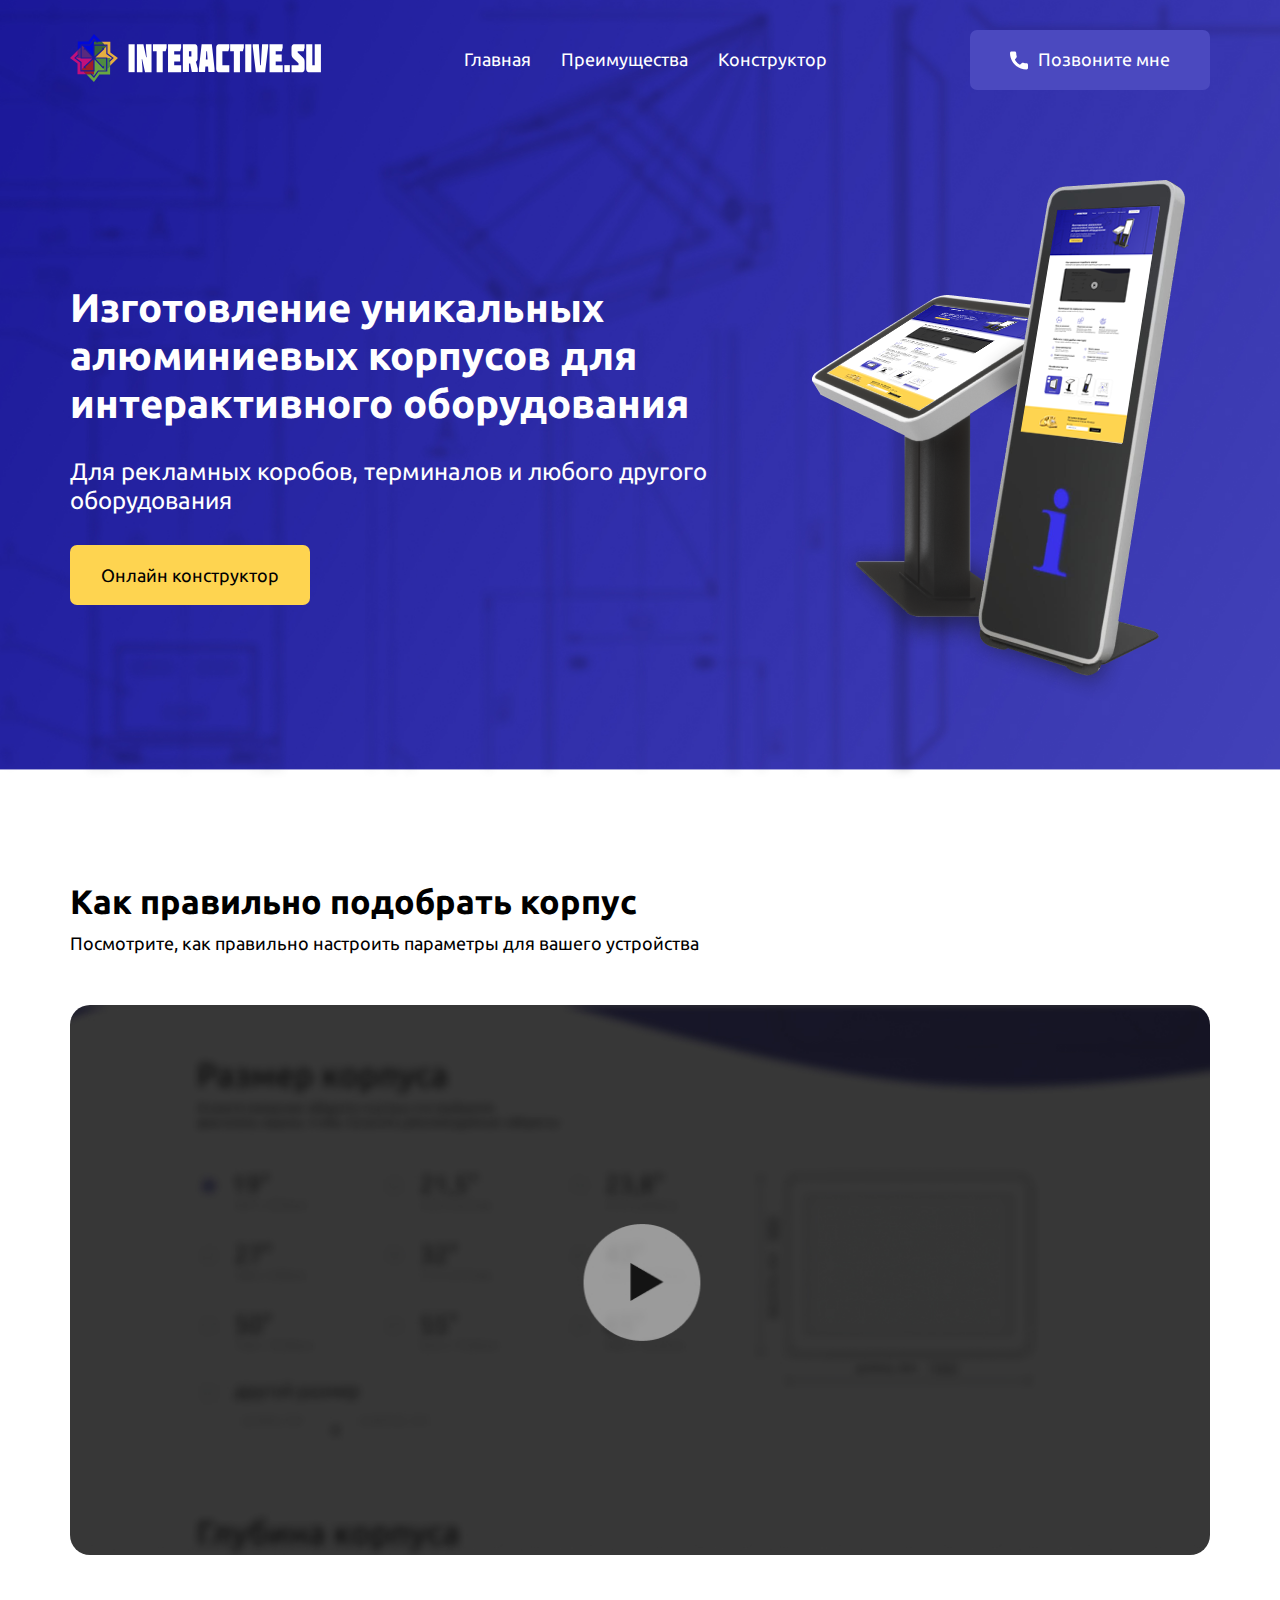
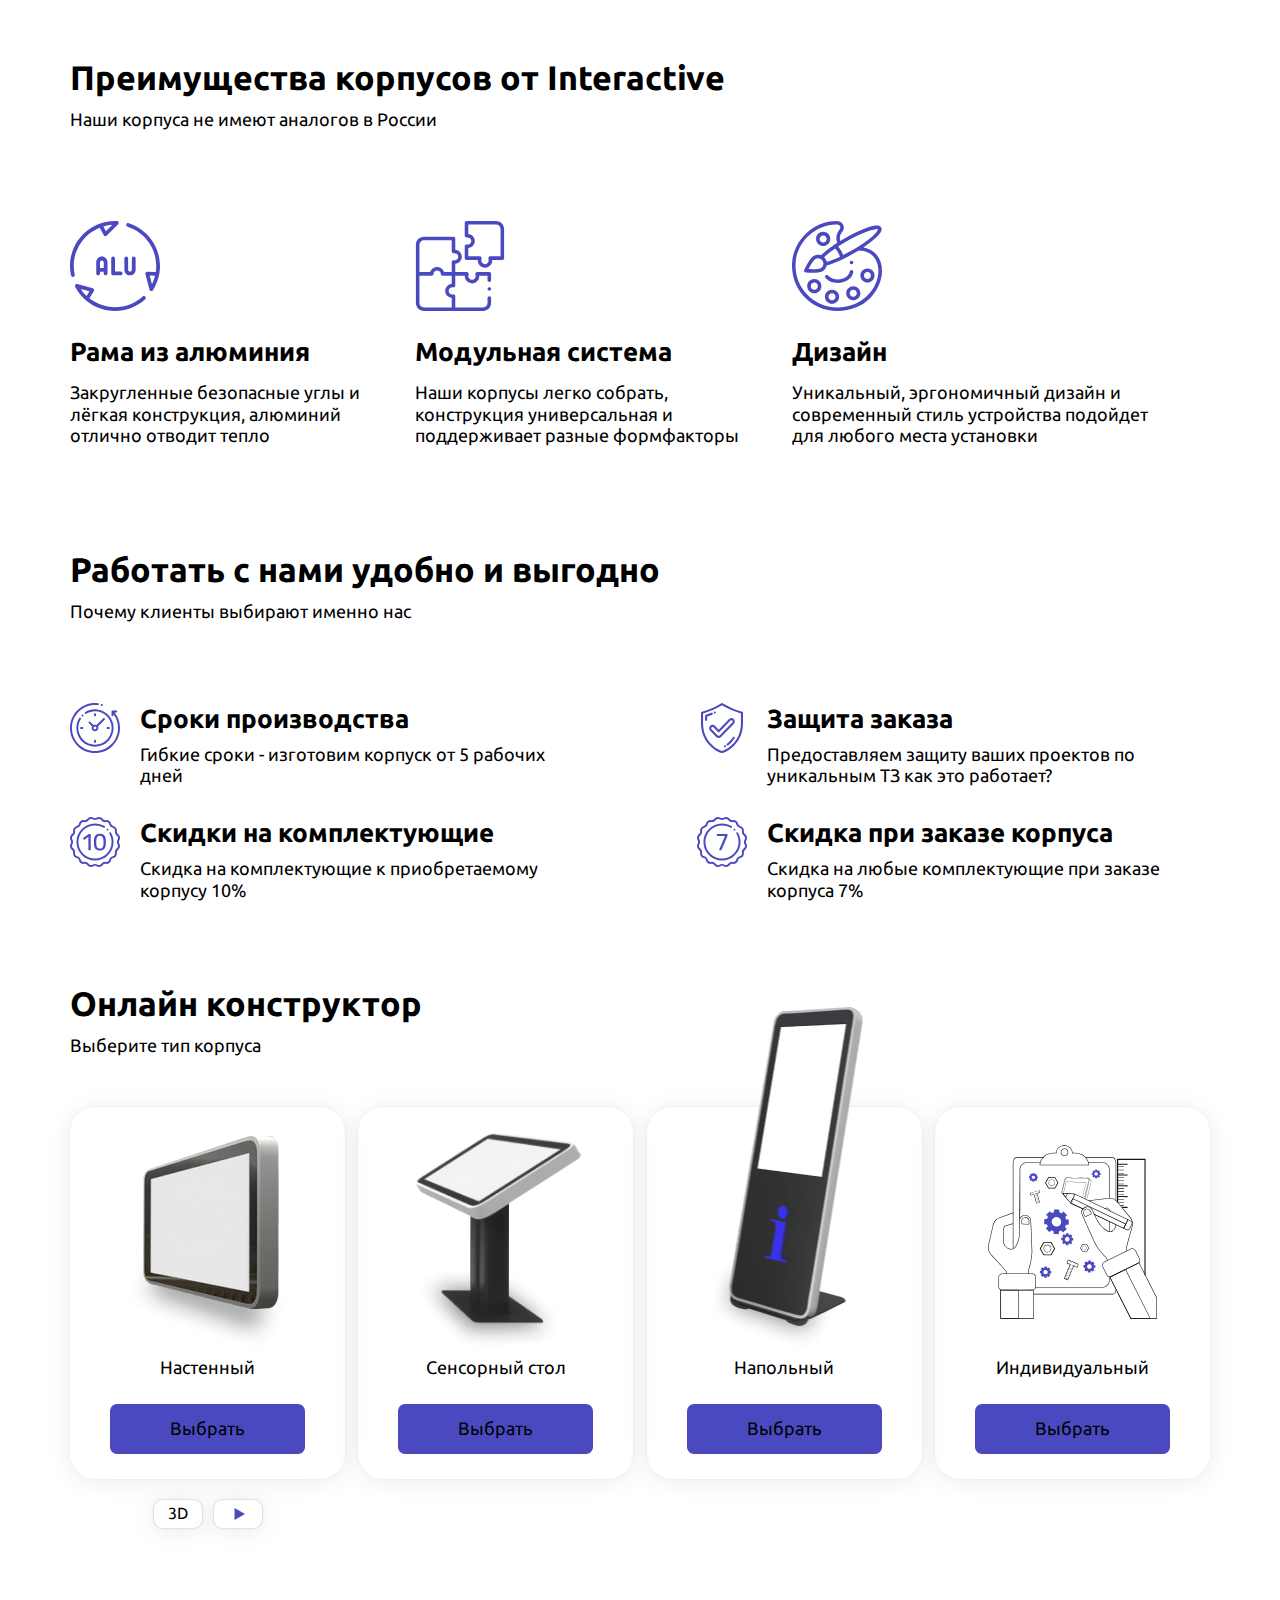
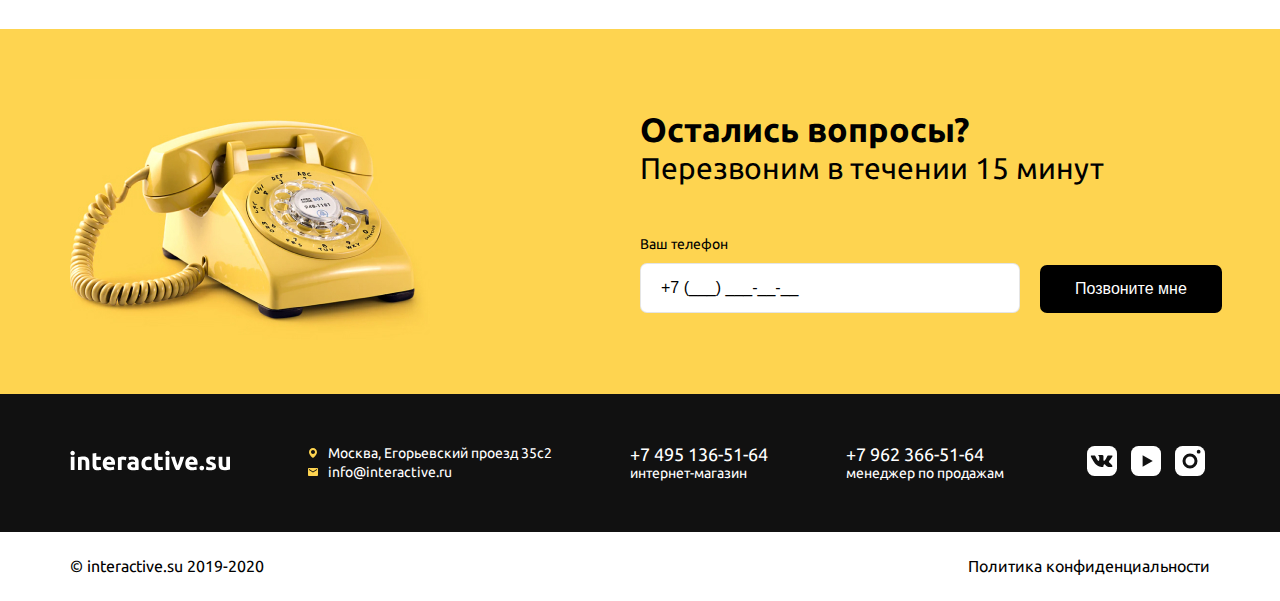
==== commit 1027cd0b: "1" ====
--- a/index.html
+++ b/index.html
@@ -165,6 +165,9 @@
       <div class="constructor-wrap-item" data-src="https://amoral1s.github.io/new-korpus.interactive.su/wall-mounted.html">
         <img src="img/assets/1.png" alt="Настенный">
         <h3>Настенный</h3>
+        <a href="https://amoral1s.github.io/new-korpus.interactive.su/wall-mounted.html" class="button alt constructor-wrap-link">
+          Выбрать 
+        </a>
         <div class="assets">
           <div class="assets-d">
             3D
@@ -175,29 +178,41 @@
         </div>
       </div>
       <!-- /.constructor-wrap-item -->
-      <div class="constructor-wrap-item" data-src="/touch-screen">
+      <div class="constructor-wrap-item" data-src="https://amoral1s.github.io/new-korpus.interactive.su/touch-screen.html">
         <img src="img/assets/2.png" alt="Сенсорный стол">
         <h3>Сенсорный стол</h3>
+        <a href="https://amoral1s.github.io/new-korpus.interactive.su/touch-screen.html" class="button alt constructor-wrap-link">
+          Выбрать 
+        </a>
+        
       </div>
       <!-- /.constructor-wrap-item -->
-      <div class="constructor-wrap-item" data-src="/floor-mounted">
+      <div class="constructor-wrap-item" data-src="https://amoral1s.github.io/new-korpus.interactive.su/floor-mounted.html">
         <img src="img/assets/3.png" alt="Напольный">
         <h3>Напольный</h3>
+        <a href="https://amoral1s.github.io/new-korpus.interactive.su/floor-mounted.html" class="button alt constructor-wrap-link">
+          Выбрать 
+        </a>
+        
       </div>
       <!-- /.constructor-wrap-item -->
-      <div class="constructor-wrap-item" data-src="/individual ">
+      <div class="constructor-wrap-item" data-src="https://amoral1s.github.io/new-korpus.interactive.su/tz.html">
         <img src="img/assets/4.svg" alt="Индивидуальный">
         <h3>Индивидуальный</h3>
+        <a href="https://amoral1s.github.io/new-korpus.interactive.su/tz.html" class="button alt constructor-wrap-link">
+          Выбрать 
+        </a>
+        
       </div>
       <!-- /.constructor-wrap-item -->
      
     </div>
-    <div class="constructor-buttons">
+    <!-- <div class="constructor-buttons">
       <div class="notice">
         Сначала выберите модель
       </div>
       <a href="#" class="button alt deactive">Перейти к настройке</a>
-    </div>
+    </div> -->
   </section>
 
 
--- a/style.css
+++ b/style.css
@@ -449,29 +449,16 @@
   flex-direction: column;
   align-items: center;
   position: relative;
-  padding: 240px 25px 25px 25px;
+  padding: 250px 25px 25px 25px;
   cursor: pointer;
   transition: 0.3s;
   margin-bottom: 50px;
 }
 
-.constructor-wrap-item-active::after {
-  background-image: url(img/icons/check-blue.svg);
-  background-repeat: no-repeat;
-  background-size: 79%;
-  background-position: center;
-}
-
-.constructor-wrap-item::after {
-  position: absolute;
-  content: '';
-  height: 25px;
-  width: 25px;
-  border-radius: 5px;
-  background-color: #F5F5F5;
-  border: 1px solid #E3E3E3;
-  right: 20px;
-  top: 20px;
+.constructor-wrap-item .button {
+  height: 50px;
+  width: 100%;
+  max-width: calc(100% - 30px);
 }
 
 .constructor-wrap-item:hover {
@@ -482,23 +469,24 @@
 .constructor-wrap-item h3 {
   font-size: 18px;
   font-weight: 500;
+  margin-bottom: 25px;
 }
 
 .constructor-wrap-item img {
   position: absolute;
   left: 50%;
   transform: translateX(-50%);
-  bottom: 35px;
+  bottom: 125px;
 }
 
 .constructor-wrap-item:nth-child(2) img {
   max-width: 170px;
-  bottom: 24px;
+  bottom: 114px;
 }
 
 .constructor-wrap-item:nth-child(4) img {
   max-width: 170px;
-  bottom: 70px;
+  bottom: 160px;
 }
 
 .constructor-wrap-item .assets {
@@ -730,6 +718,27 @@
   background-color: rgba(0, 0, 0, 0.5);
   z-index: 100;
   display: none;
+}
+
+.overlay-first {
+  position: fixed;
+  top: 0;
+  bottom: 0;
+  right: 0;
+  left: 0;
+  width: 100%;
+  height: 100%;
+  background-color: rgba(0, 0, 0, 0.5);
+  z-index: 100;
+}
+
+.close-opt {
+  position: absolute;
+  top: 5px;
+  right: 15px;
+  color: #000;
+  font-size: 34px;
+  cursor: pointer;
 }
 
 .popup {
@@ -870,7 +879,7 @@
   padding: 40px;
   border-radius: 20px;
   background-color: #fff;
-  z-index: 50;
+  z-index: 150;
   top: 50%;
   left: 50%;
   transform: translate(-50%, -50%);
@@ -1024,7 +1033,7 @@
   background-color: rgba(0, 0, 0, 0.3);
   width: 100%;
   height: 100%;
-  z-index: 40;
+  z-index: 140;
 }
 
 .calc label {
@@ -1121,6 +1130,19 @@
   max-width: 100%;
 }
 
+.calc-row input[type="text"] {
+  width: 100%;
+  appearance: none;
+  -webkit-appearance: none;
+  -moz-appearance: none;
+  background: #FFFFFF;
+  border: 1px solid #E3E3E3;
+  border-radius: 7px;
+  padding: 16px 50px 16px 20px;
+  box-shadow: none;
+  margin-top: 5px;
+}
+
 .calc-row .toggle-q {
   position: absolute;
   top: -10px;
@@ -1217,7 +1239,7 @@
 }
 
 .calc-row select {
-  padding: 20px 30px;
+  padding: 16px 30px;
   width: 380px;
 }
 
@@ -1281,6 +1303,13 @@
   display: flex;
   flex-direction: column;
   align-items: flex-start;
+}
+
+.calc-row-column input[type="file"] {
+  padding: 10px;
+  box-shadow: none;
+  background-color: #fff;
+  margin-top: 5px;
 }
 
 .calc-row-column p {
@@ -1386,6 +1415,261 @@
   display: block;
 }
 
+.calc-ral {
+  position: fixed;
+  top: 50%;
+  left: 50%;
+  width: 100%;
+  max-width: 1200px;
+  padding: 50px;
+  border-radius: 45px;
+  transform: translate(-50%, -50%);
+  background-color: #fff;
+  z-index: 200;
+  display: none;
+  overflow-y: auto;
+  max-height: 90%;
+}
+
+.calc-ral-wrap {
+  margin-top: 50px;
+  display: flex;
+  flex-wrap: wrap;
+  justify-content: flex-start;
+  align-items: stretch;
+}
+
+.calc-ral-wrap__item {
+  display: flex;
+  justify-content: center;
+  align-items: center;
+  background-color: #000;
+  width: calc(100% / 17 - 2px);
+  margin-right: 2px;
+  margin-bottom: 2px;
+  font-weight: 400;
+  font-size: 14px;
+  min-height: 40px;
+  cursor: pointer;
+  color: #ffffff;
+  transition: 0.3s;
+}
+
+.calc-ral-wrap__item:hover {
+  color: #000000;
+  border: 4px solid #ffffff;
+  transition: 0.3s;
+}
+
+.calc-ral .close {
+  position: absolute;
+  top: 10px;
+  right: 20px;
+  font-size: 40px;
+  cursor: pointer;
+}
+
+.action-block {
+  background-color: #fff;
+  padding: 25px;
+  border-radius: 25px;
+  max-width: 270px;
+}
+
+.action-block h4 {
+  font-size: 18px;
+  font-weight: 500;
+  padding-left: 60px;
+  position: relative;
+  margin-bottom: 25px;
+  display: block;
+}
+
+.action-block h4::after {
+  position: absolute;
+  content: '';
+  left: 0;
+  top: 50%;
+  transform: translateY(-50%);
+  height: 40px;
+  width: 40px;
+  background-image: url(img/icons/gift.svg);
+  background-repeat: no-repeat;
+  background-size: contain;
+  background-position: center;
+}
+
+.action-block ul li {
+  display: flex;
+  justify-content: space-between;
+  align-items: center;
+  margin-top: 15px;
+}
+
+.action-block ul li b {
+  font-weight: 500;
+}
+
+.column {
+  flex-direction: column;
+  align-items: flex-start;
+}
+
+.right-tz {
+  height: auto;
+}
+
+.options {
+  position: fixed;
+  top: 50%;
+  left: 50%;
+  transform: translate(-50%, -50%);
+  background-color: #fff;
+  padding: 40px;
+  border-radius: 25px;
+  z-index: 200;
+  display: none;
+  width: 600px;
+  max-width: 95%;
+  max-height: 90%;
+  padding-top: 80px;
+}
+
+.options-wrap {
+  display: flex;
+  justify-content: center;
+  flex-wrap: wrap;
+  width: 100%;
+  align-items: center;
+}
+
+.options .calc-row {
+  width: 50%;
+}
+
+.i-choice {
+  position: fixed;
+  z-index: 200;
+  top: 50%;
+  left: 50%;
+  background-color: #fff;
+  transform: translate(-50%, -50%);
+  border-radius: 25px;
+  padding: 60px;
+  max-width: 90%;
+}
+
+.i-choice .calc-row {
+  justify-content: center;
+  width: 100%;
+  margin-bottom: 0;
+}
+
+.i-choice .button.alt {
+  max-width: 100px;
+  padding: 10px;
+  height: 40px;
+  margin: 0 10px;
+}
+
+.i-choice h3 {
+  font-size: 24px;
+  text-align: center;
+  margin-bottom: 50px;
+}
+
+.reg-stand {
+  font-size: 10px;
+}
+
+.flex-start {
+  align-items: flex-start;
+}
+
+.min-select {
+  max-width: 120px;
+}
+
+.min-select select {
+  max-width: 120px;
+  border: none;
+}
+
+.type-img {
+  cursor: pointer;
+}
+
+.img-popup {
+  z-index: 300;
+  position: fixed;
+  top: 0;
+  bottom: 0;
+  right: 0;
+  left: 0;
+  width: 100%;
+  height: 100%;
+  display: none;
+  background-color: rgba(0, 0, 0, 0.4);
+}
+
+.img-popup img {
+  position: absolute;
+  top: 50%;
+  left: 50%;
+  transform: translate(-50%, -50%);
+  max-width: 80%;
+  max-height: 80%;
+  object-fit: contain;
+  margin: auto;
+}
+
+.res-opt {
+  max-width: 300px;
+  padding-left: 10px;
+  padding-bottom: 5px;
+}
+
+.floor-height {
+  height: 700px;
+}
+
+.floor-height .calc-wrap-right__height {
+  top: 70;
+  left: 36px;
+}
+
+.floor-height .calc-wrap-right__width {
+  right: 107px;
+  bottom: 11px;
+}
+
+.floor-type {
+  height: auto;
+  position: relative;
+}
+
+.floor-type .type-img:hover + .floor-hover {
+  display: block;
+}
+
+.floor-hover {
+  display: none;
+  position: absolute;
+  background-color: #fff;
+  padding: 20px 30px;
+  box-shadow: 0px 0px 4px rgba(0, 0, 0, 0.04), 0px 4px 32px rgba(0, 0, 0, 0.16);
+  border-radius: 8px;
+}
+
+.calc-wrap .act-floor {
+  height: 700px;
+}
+
+.calc-wrap .act-floor-obl {
+  height: 310px;
+  width: 215px;
+}
+
 @media (max-width: 1199px) {
   .calc-popup {
     max-width: 95%;
@@ -1396,6 +1680,9 @@
   }
   .call-left {
     width: 35%;
+  }
+  .calc-ral {
+    max-width: 95%;
   }
 }
 
@@ -1719,6 +2006,9 @@
   .calc-popup-wrap {
     padding-bottom: 340px;
   }
+  .calc-ral-wrap__item {
+    width: calc(11% - 2px);
+  }
 }
 
 @media (max-width: 767px) {
@@ -1891,6 +2181,84 @@
   .popup {
     padding: 40px 25px;
     max-width: calc(100% - 40px);
+  }
+  .calc-ral-wrap__item {
+    width: calc(33% - 2px);
+  }
+  .calc {
+    padding-top: 0;
+  }
+  .right-tz {
+    height: auto;
+    width: 100%;
+    max-width: 400px;
+  }
+  .calc-row-column input[type="file"] {
+    max-width: 100%;
+    font-size: 14px;
+  }
+  .action-block {
+    margin-top: -50px;
+    width: 100%;
+    max-width: 100%;
+  }
+  .calc-row p, .calc-wrap-left p, .calc-wrap p {
+    font-size: 12px;
+  }
+  input, select, textarea {
+    font-size: 14px !important;
+  }
+  .calc-section .title {
+    font-size: 20px;
+  }
+  .calc-section .subtitle {
+    font-size: 14px;
+  }
+  .calc label {
+    font-size: 14px;
+  }
+  .calc-form-submit small {
+    font-size: 12px;
+    text-align: center;
+  }
+  .options {
+    overflow-y: auto;
+  }
+  .options-wrap .calc-row {
+    width: 100%;
+  }
+  .mob-column {
+    flex-direction: column;
+    align-items: center;
+  }
+  .calc-row .select.min-select {
+    max-width: 100%;
+    width: 120px;
+  }
+  .mob-width-max {
+    width: 100%;
+  }
+  .mob-responsive-img {
+    height: auto;
+  }
+  .calc-popup-wrap-item .result p {
+    font-size: 12px;
+  }
+  .calc-popup-wrap-item .result b {
+    font-size: 12px;
+  }
+  .calc-popup-wrap-item h3 {
+    font-size: 14px;
+  }
+  .calc-popup h2 {
+    font-size: 16px;
+  }
+  .calc-popup {
+    padding: 20px 15px;
+  }
+  .calc-popup-wrap-item {
+    padding: 15px 15px 10px 20px;
+    margin-bottom: 15px;
   }
 }
 
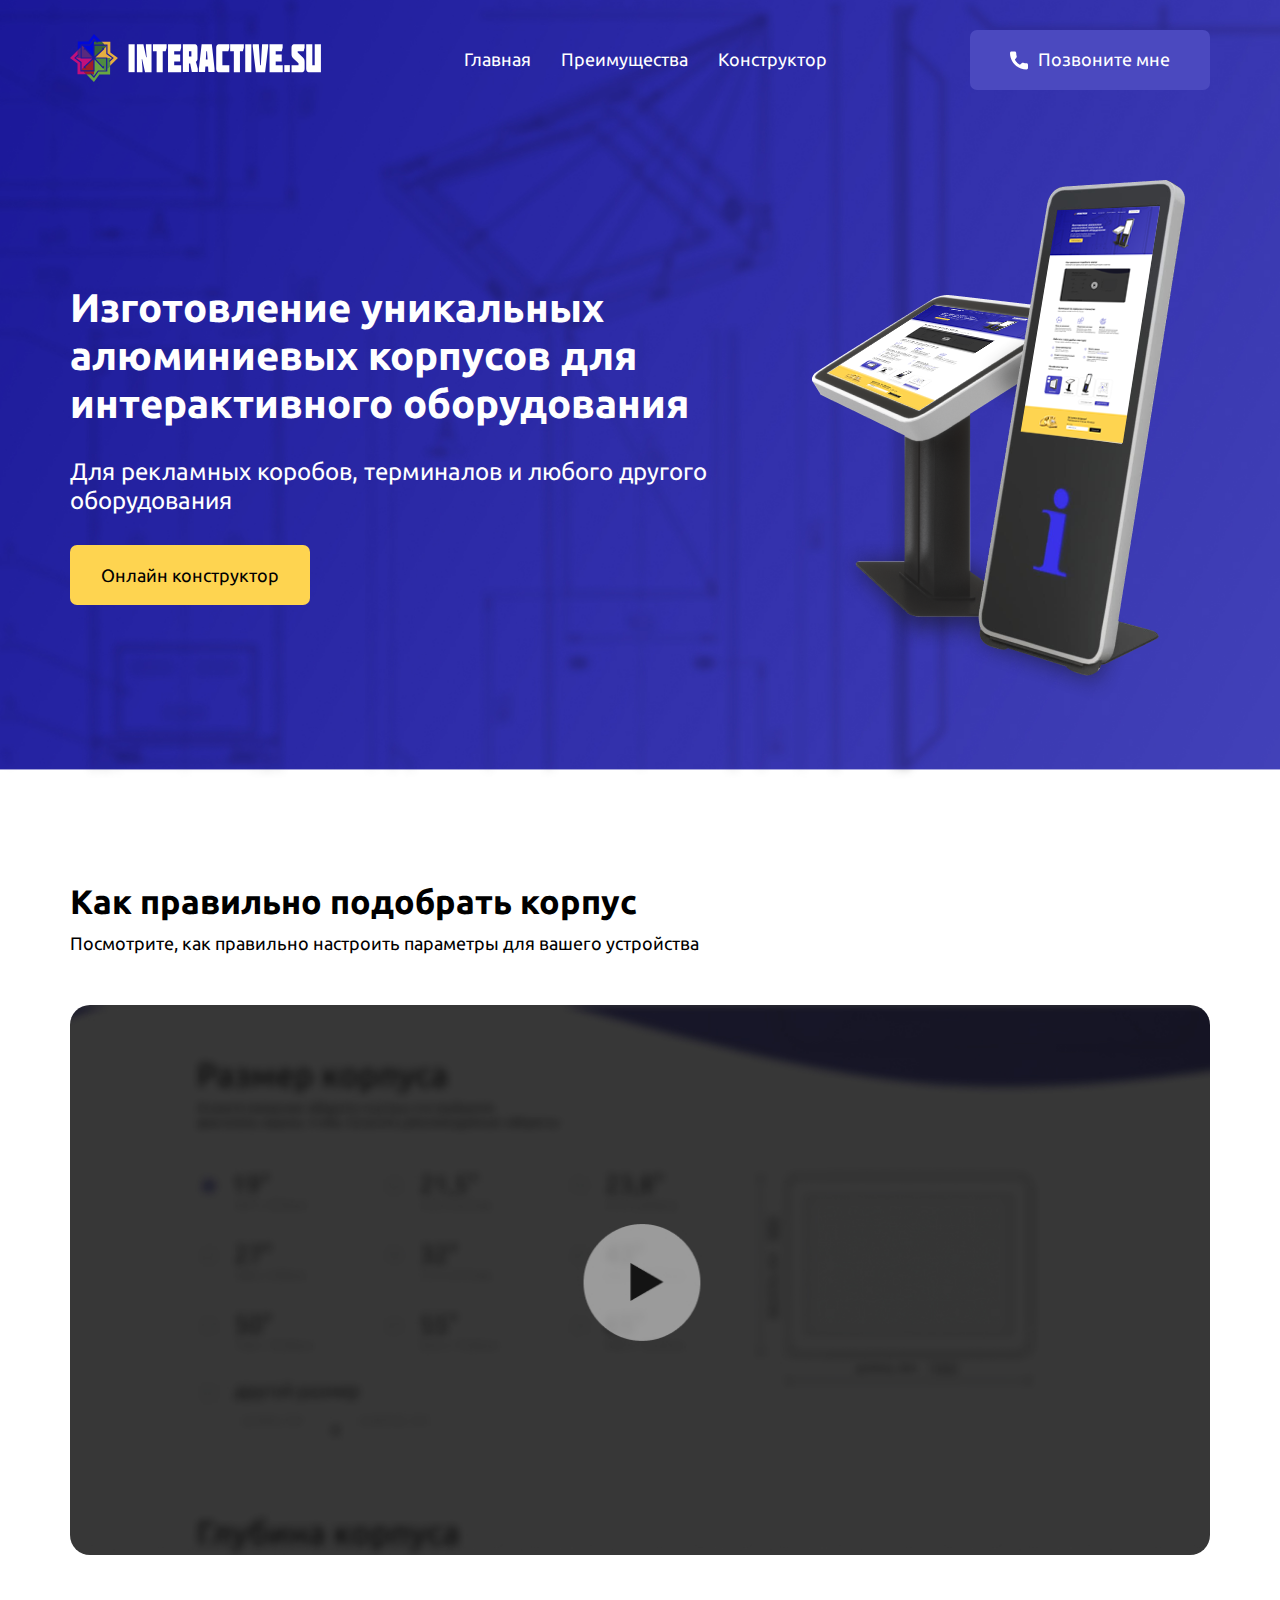
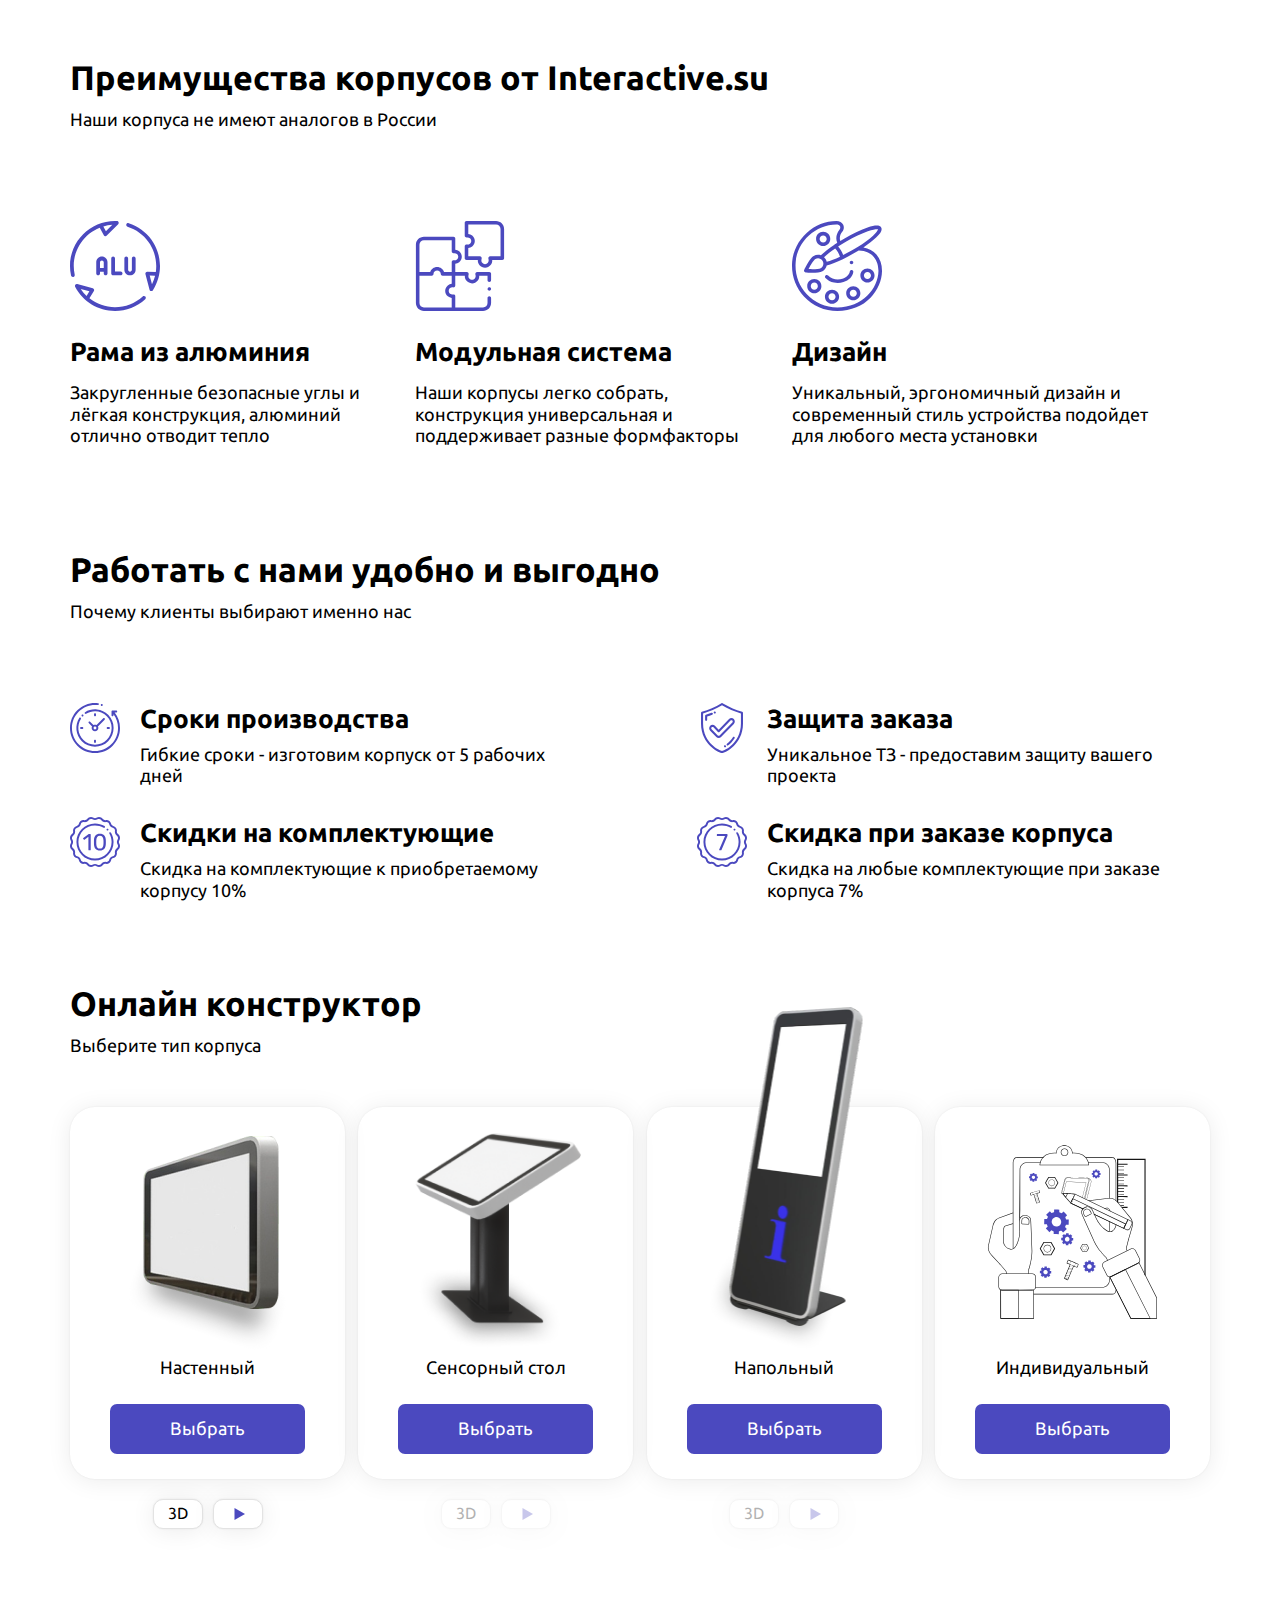
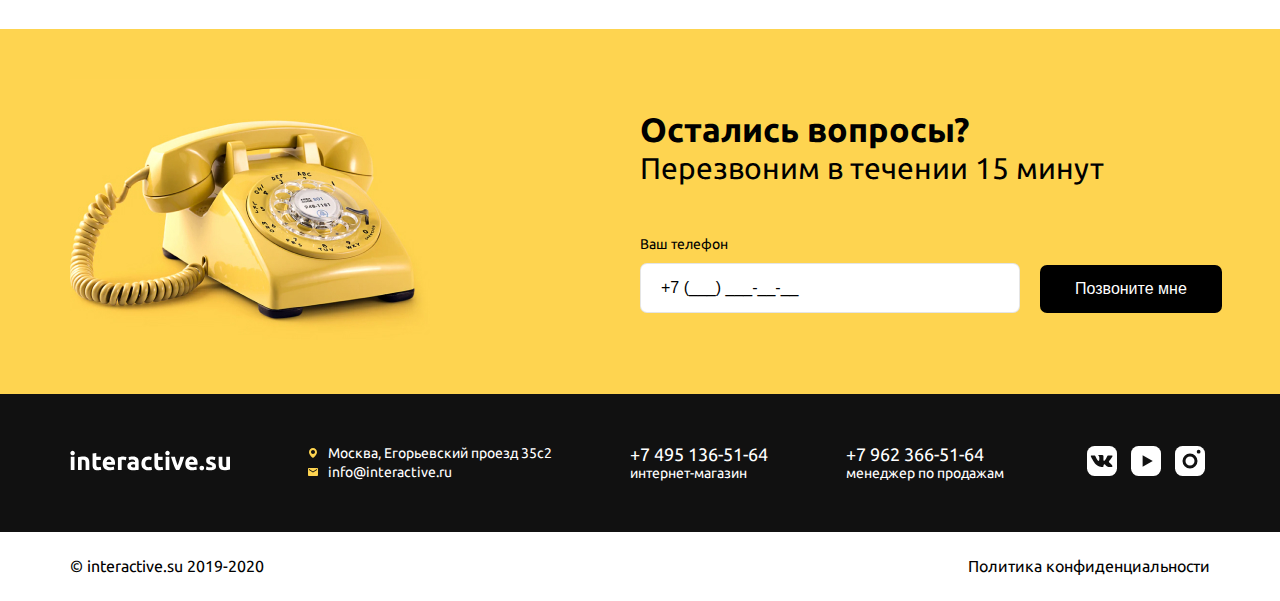
==== commit 5312ded1: "fix 12.01" ====
--- a/index.html
+++ b/index.html
@@ -74,7 +74,7 @@
 
   <section class="features container" id="features">
     <h2 class="title">
-      Преимущества корпусов от Interactive
+      Преимущества корпусов от Interactive.su
     </h2>
     <p class="subtitle">
       Наши корпуса не имеют аналогов в России
@@ -131,7 +131,7 @@
         <img src="img/features/22.svg" alt="">
         <h3>Защита заказа</h3>
         <p>
-          Предоставляем защиту ваших проектов по уникальным ТЗ как это работает?
+          Уникальное ТЗ - предоставим защиту вашего проекта
         </p>
       </div>
       <!-- /.better-wrap-item -->
@@ -184,7 +184,14 @@
         <a href="https://amoral1s.github.io/new-korpus.interactive.su/touch-screen.html" class="button alt constructor-wrap-link">
           Выбрать 
         </a>
-        
+        <div class="assets disabled">
+          <div class="assets-d">
+            3D
+          </div>
+          <div class="assets-d wall-video" data-src="img/1.mp4">
+            <img src="img/icons/play-blue.svg" alt="play">
+          </div>
+        </div>
       </div>
       <!-- /.constructor-wrap-item -->
       <div class="constructor-wrap-item" data-src="https://amoral1s.github.io/new-korpus.interactive.su/floor-mounted.html">
@@ -193,7 +200,14 @@
         <a href="https://amoral1s.github.io/new-korpus.interactive.su/floor-mounted.html" class="button alt constructor-wrap-link">
           Выбрать 
         </a>
-        
+        <div class="assets disabled">
+          <div class="assets-d">
+            3D
+          </div>
+          <div class="assets-d wall-video" data-src="http://korpus.interactive.su/wp-content/themes/calc/img/1.mp4">
+            <img src="img/icons/play-blue.svg" alt="play">
+          </div>
+        </div>
       </div>
       <!-- /.constructor-wrap-item -->
       <div class="constructor-wrap-item" data-src="https://amoral1s.github.io/new-korpus.interactive.su/tz.html">
--- a/style.css
+++ b/style.css
@@ -121,6 +121,14 @@
 section, footer {
   padding-top: 50px;
   padding-bottom: 50px;
+}
+
+.button.alt {
+  color: #ffffff;
+}
+
+.button.alt:hover {
+  color: #000;
 }
 
 .phone a, .adress a {
@@ -1670,6 +1678,45 @@
   width: 215px;
 }
 
+.constructor-page.constructor .constructor-wrap {
+  margin-top: 70px;
+}
+
+.constructor-page.constructor .constructor-wrap-item::after {
+  position: absolute;
+  content: '';
+  height: 25px;
+  width: 25px;
+  background: #F5F5F5;
+  border: 1px solid #E3E3E3;
+  border-radius: 5px;
+  top: 15px;
+  right: 15px;
+}
+
+.constructor-page.constructor .constructor-wrap-item img {
+  bottom: 60px;
+}
+
+.constructor-page.constructor .constructor-wrap-item-active::before {
+  position: absolute;
+  content: '';
+  height: 20px;
+  width: 20px;
+  border-radius: 5px;
+  top: 19px;
+  right: 18px;
+  background-image: url(img/icons/check-blue.svg);
+  background-repeat: no-repeat;
+  background-size: contain;
+  background-position: center;
+  z-index: 5;
+}
+
+.constructor-page.constructor .constructor-wrap-item:nth-child(4) img {
+  bottom: 95px;
+}
+
 @media (max-width: 1199px) {
   .calc-popup {
     max-width: 95%;
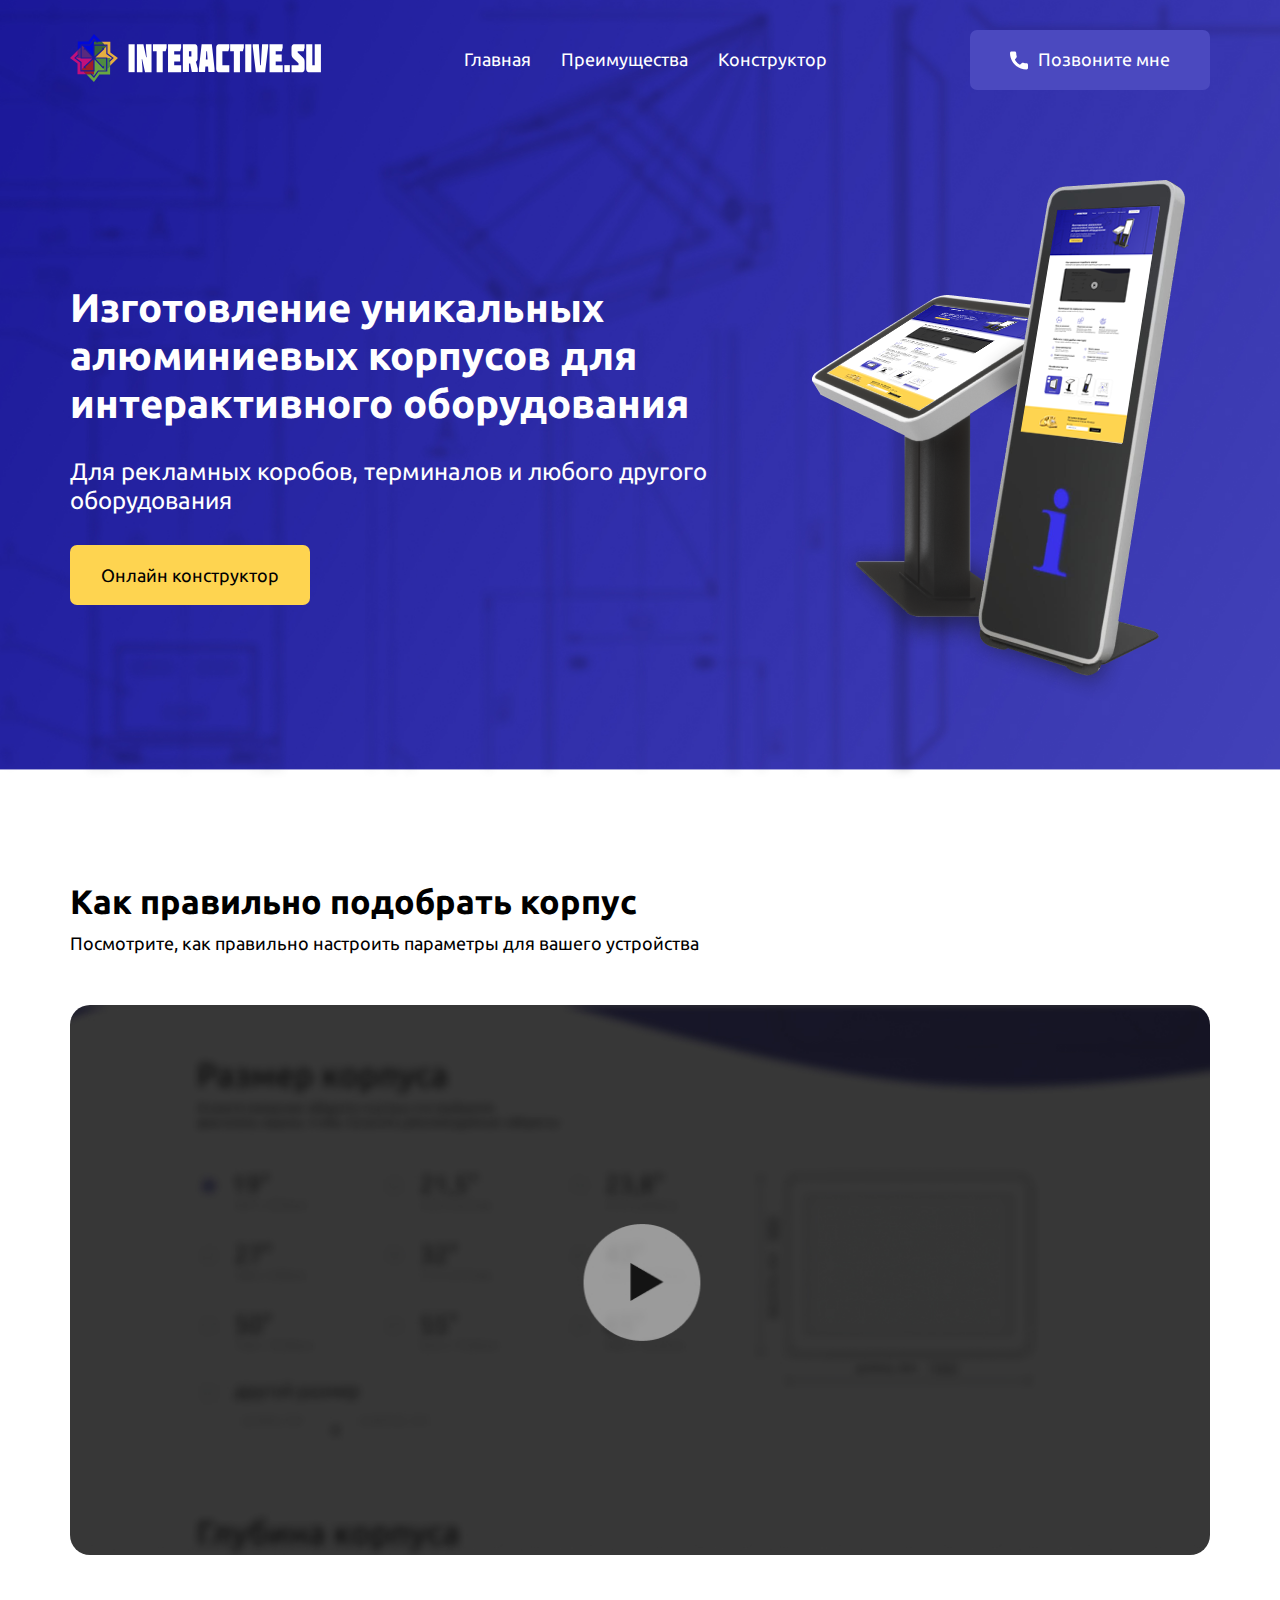
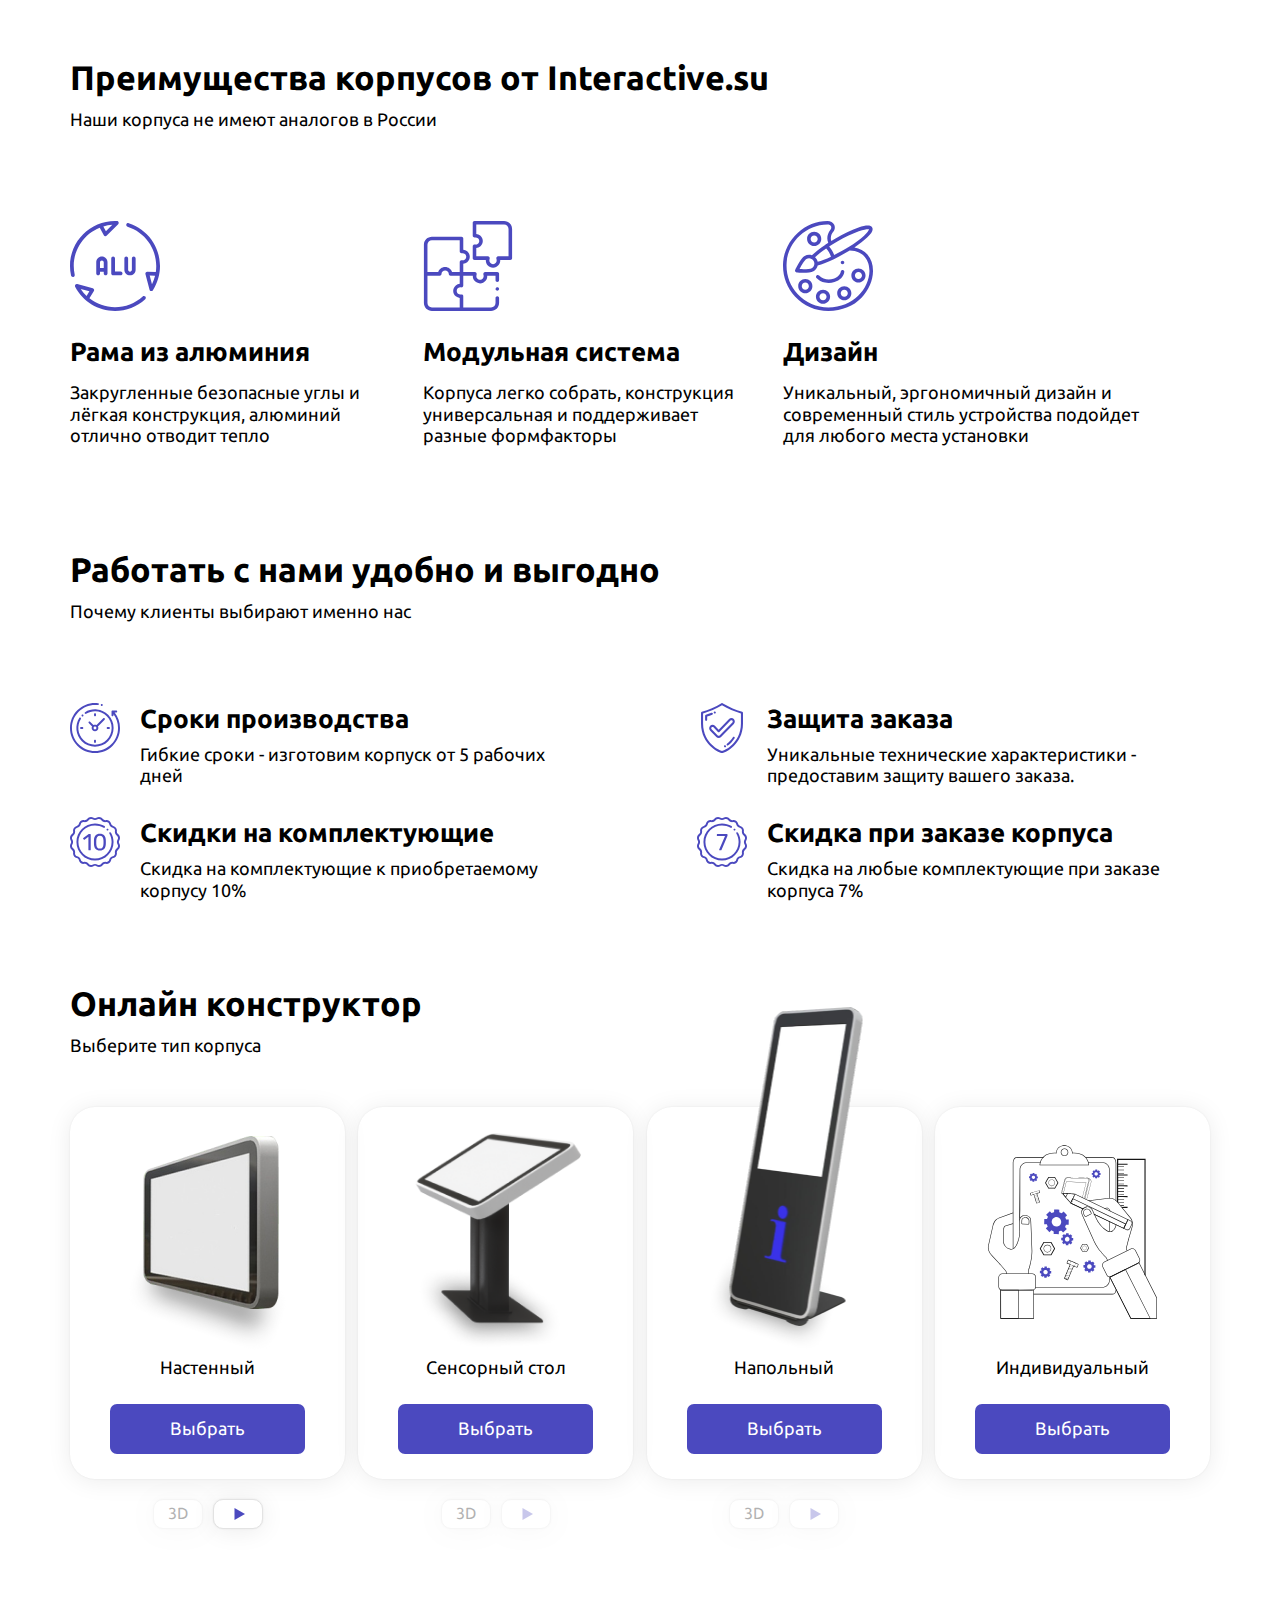
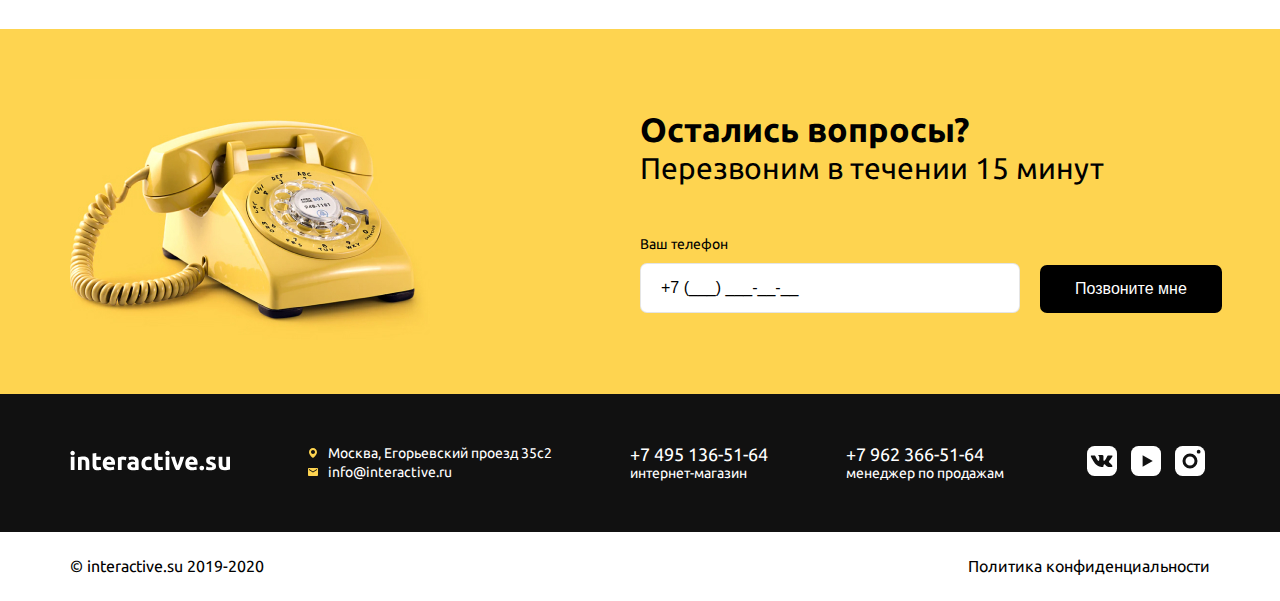
==== commit 8cd6c8c5: "1" ====
--- a/index.html
+++ b/index.html
@@ -94,7 +94,7 @@
         <img src="img/features/2.svg" alt="Модульная система">
         <h3>Модульная система</h3>
         <p>
-          Наши корпусы легко собрать,  конструкция универсальная и поддерживает разные формфакторы
+          Корпуса легко собрать,  конструкция универсальная и поддерживает разные формфакторы
         </p>
       </div>
       <!-- /.features-wrap-item -->
@@ -131,7 +131,7 @@
         <img src="img/features/22.svg" alt="">
         <h3>Защита заказа</h3>
         <p>
-          Уникальное ТЗ - предоставим защиту вашего проекта
+          Уникальные технические характеристики - предоставим защиту вашего заказа.
         </p>
       </div>
       <!-- /.better-wrap-item -->
@@ -169,7 +169,7 @@
           Выбрать 
         </a>
         <div class="assets">
-          <div class="assets-d">
+          <div class="assets-d disabled">
             3D
           </div>
           <div class="assets-d wall-video" data-src="http://korpus.interactive.su/wp-content/themes/calc/img/1.mp4">
--- a/style.css
+++ b/style.css
@@ -1545,7 +1545,7 @@
 
 .options-wrap {
   display: flex;
-  justify-content: center;
+  justify-content: space-between;
   flex-wrap: wrap;
   width: 100%;
   align-items: center;
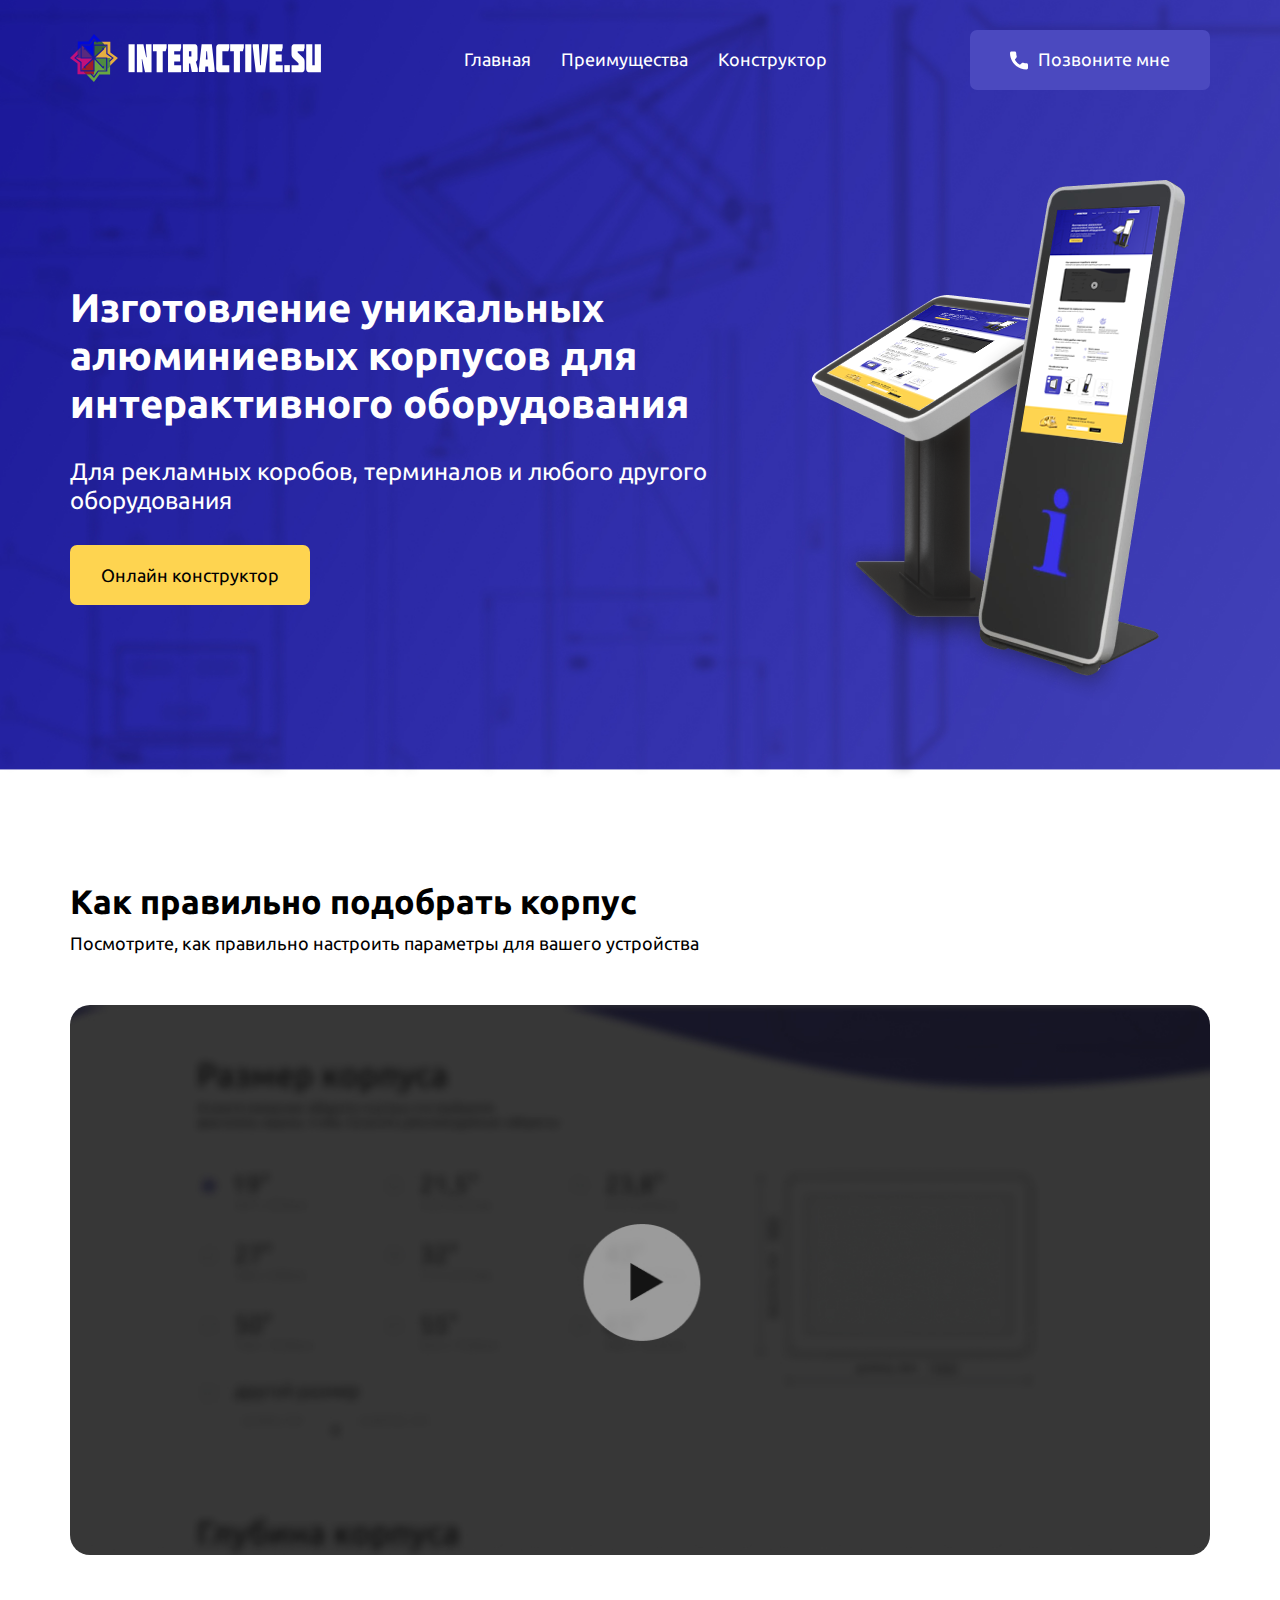
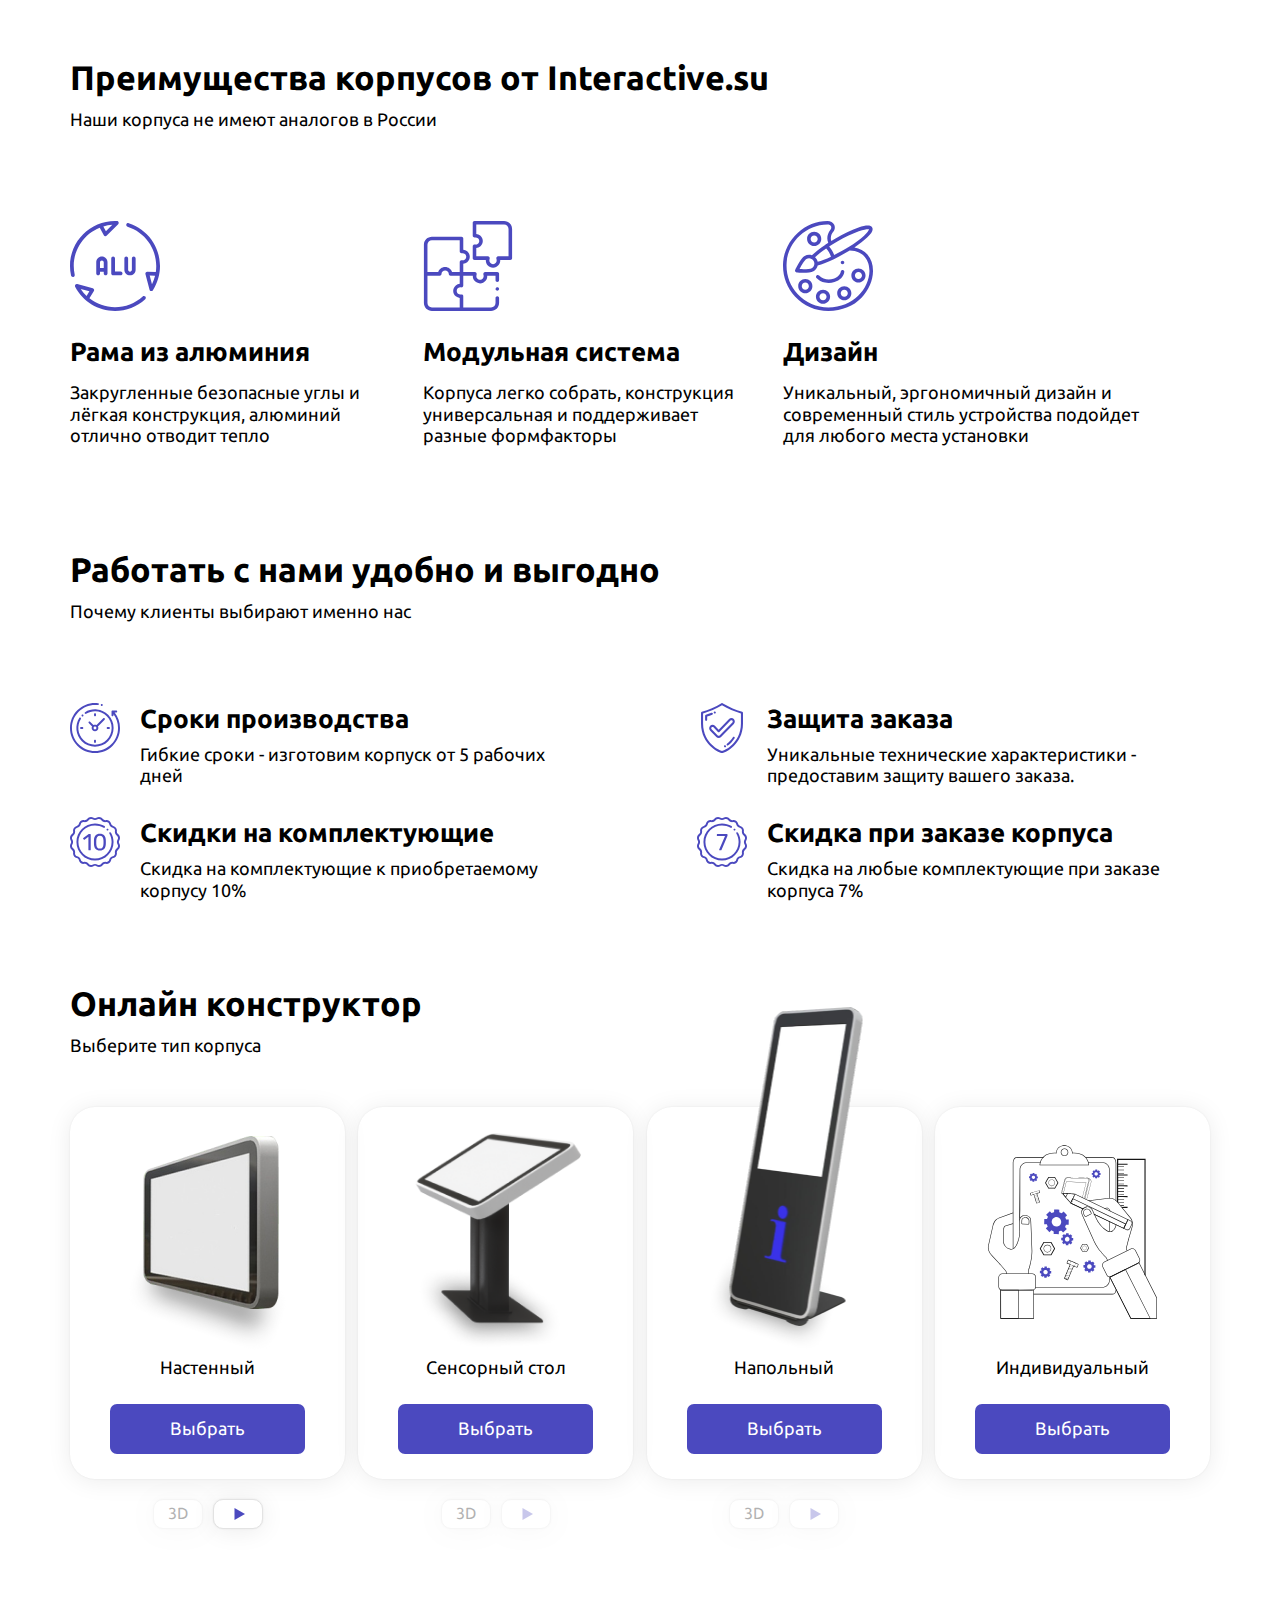
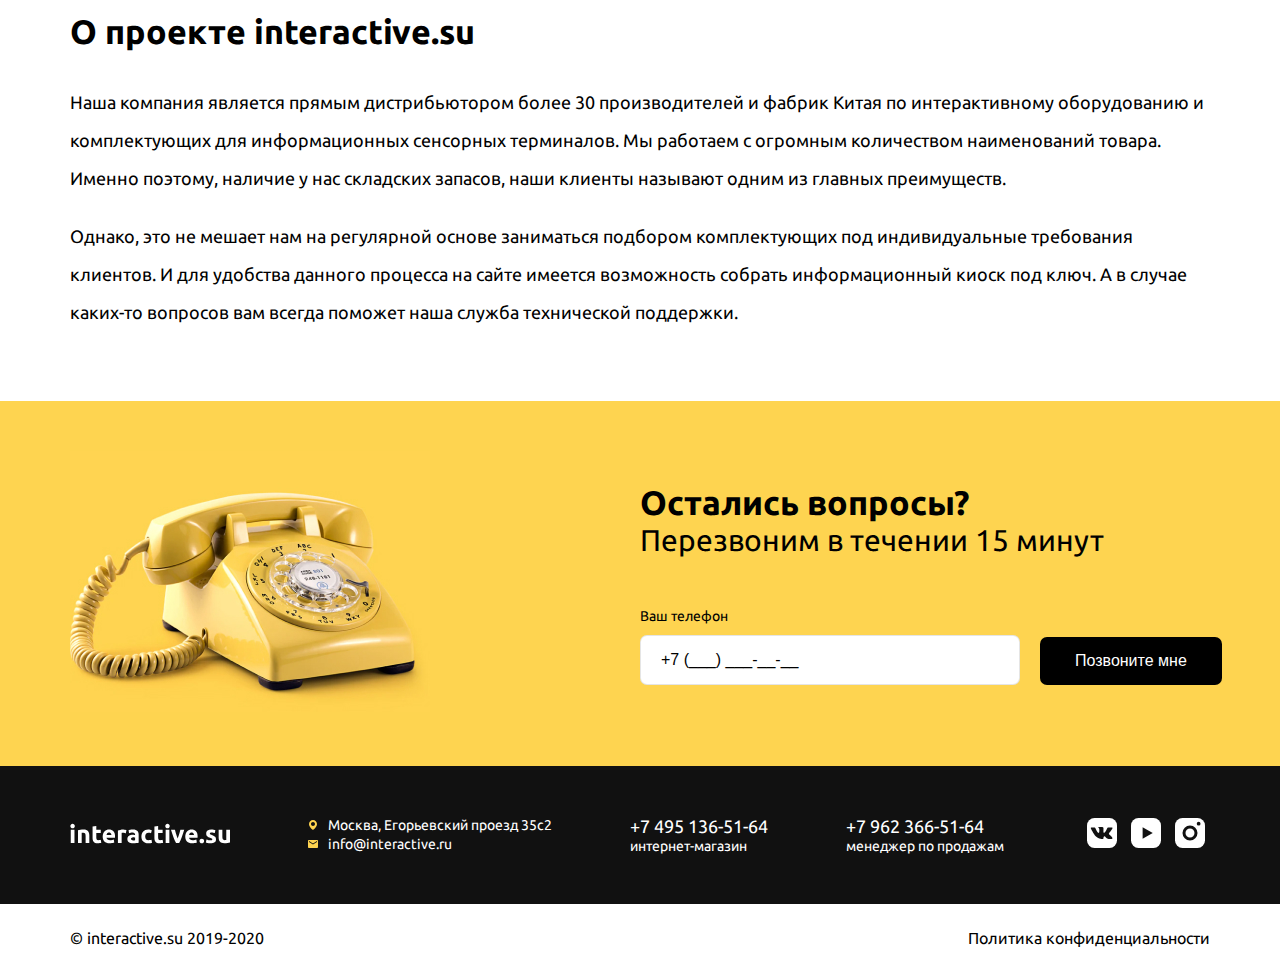
==== commit f5b747fb: "1" ====
--- a/index.html
+++ b/index.html
@@ -228,7 +228,19 @@
       <a href="#" class="button alt deactive">Перейти к настройке</a>
     </div> -->
   </section>
-
+  <section class="about container">
+    <h2 class="title">
+      О проекте interactive.su
+    </h2>
+    <div class="about-wrap">
+      <p>
+        Наша компания является прямым дистрибьютором более 30 производителей и фабрик Китая по интерактивному оборудованию и комплектующих для информационных сенсорных терминалов. Мы работаем с огромным количеством наименований товара. Именно поэтому, наличие у нас складских запасов, наши клиенты называют одним из главных преимуществ.
+      </p>
+      <p>
+        Однако, это не мешает нам на регулярной основе заниматься подбором комплектующих под индивидуальные требования клиентов. И для удобства данного процесса на сайте имеется возможность собрать информационный киоск под ключ. А в случае каких-то вопросов вам всегда поможет наша служба технической поддержки.
+      </p>
+    </div>
+  </section>
 
   <section class="call">
     <div class="container">
--- a/style.css
+++ b/style.css
@@ -1694,10 +1694,6 @@
   right: 15px;
 }
 
-.constructor-page.constructor .constructor-wrap-item img {
-  bottom: 60px;
-}
-
 .constructor-page.constructor .constructor-wrap-item-active::before {
   position: absolute;
   content: '';
@@ -1713,8 +1709,57 @@
   z-index: 5;
 }
 
-.constructor-page.constructor .constructor-wrap-item:nth-child(4) img {
-  bottom: 95px;
+h3.gift {
+  position: relative;
+  padding-left: 50px;
+}
+
+h3.gift:after {
+  position: absolute;
+  content: '';
+  left: 0;
+  top: 50%;
+  transform: translateY(-50%);
+  height: 35px;
+  width: 35px;
+  background-image: url(img/icons/gift.svg);
+  background-repeat: no-repeat;
+  background-size: contain;
+  background-position: center;
+}
+
+.act-obl::after {
+  position: absolute;
+  content: 'Ширина';
+  font-size: 14px;
+  font-weight: 400;
+  bottom: 10px;
+  left: 50%;
+  transform: translateX(-50%);
+}
+
+.act-obl::before {
+  position: absolute;
+  content: 'Высота';
+  font-size: 14px;
+  font-weight: 400;
+  top: 50%;
+  left: -5px;
+  transform: translateY(-50%) rotate(90deg);
+}
+
+.about {
+  margin-top: -70px;
+}
+
+.about .title {
+  margin-bottom: 30px;
+}
+
+.about p {
+  margin-bottom: 20px;
+  font-size: 18px;
+  line-height: 38px;
 }
 
 @media (max-width: 1199px) {
@@ -2307,6 +2352,17 @@
     padding: 15px 15px 10px 20px;
     margin-bottom: 15px;
   }
+  .about {
+    margin-top: -110px;
+  }
+  .about p {
+    font-size: 14px;
+    line-height: 24px;
+    margin-bottom: 15px;
+  }
+  .about .title {
+    text-align: left;
+  }
 }
 
 @media (max-width: 440px) {
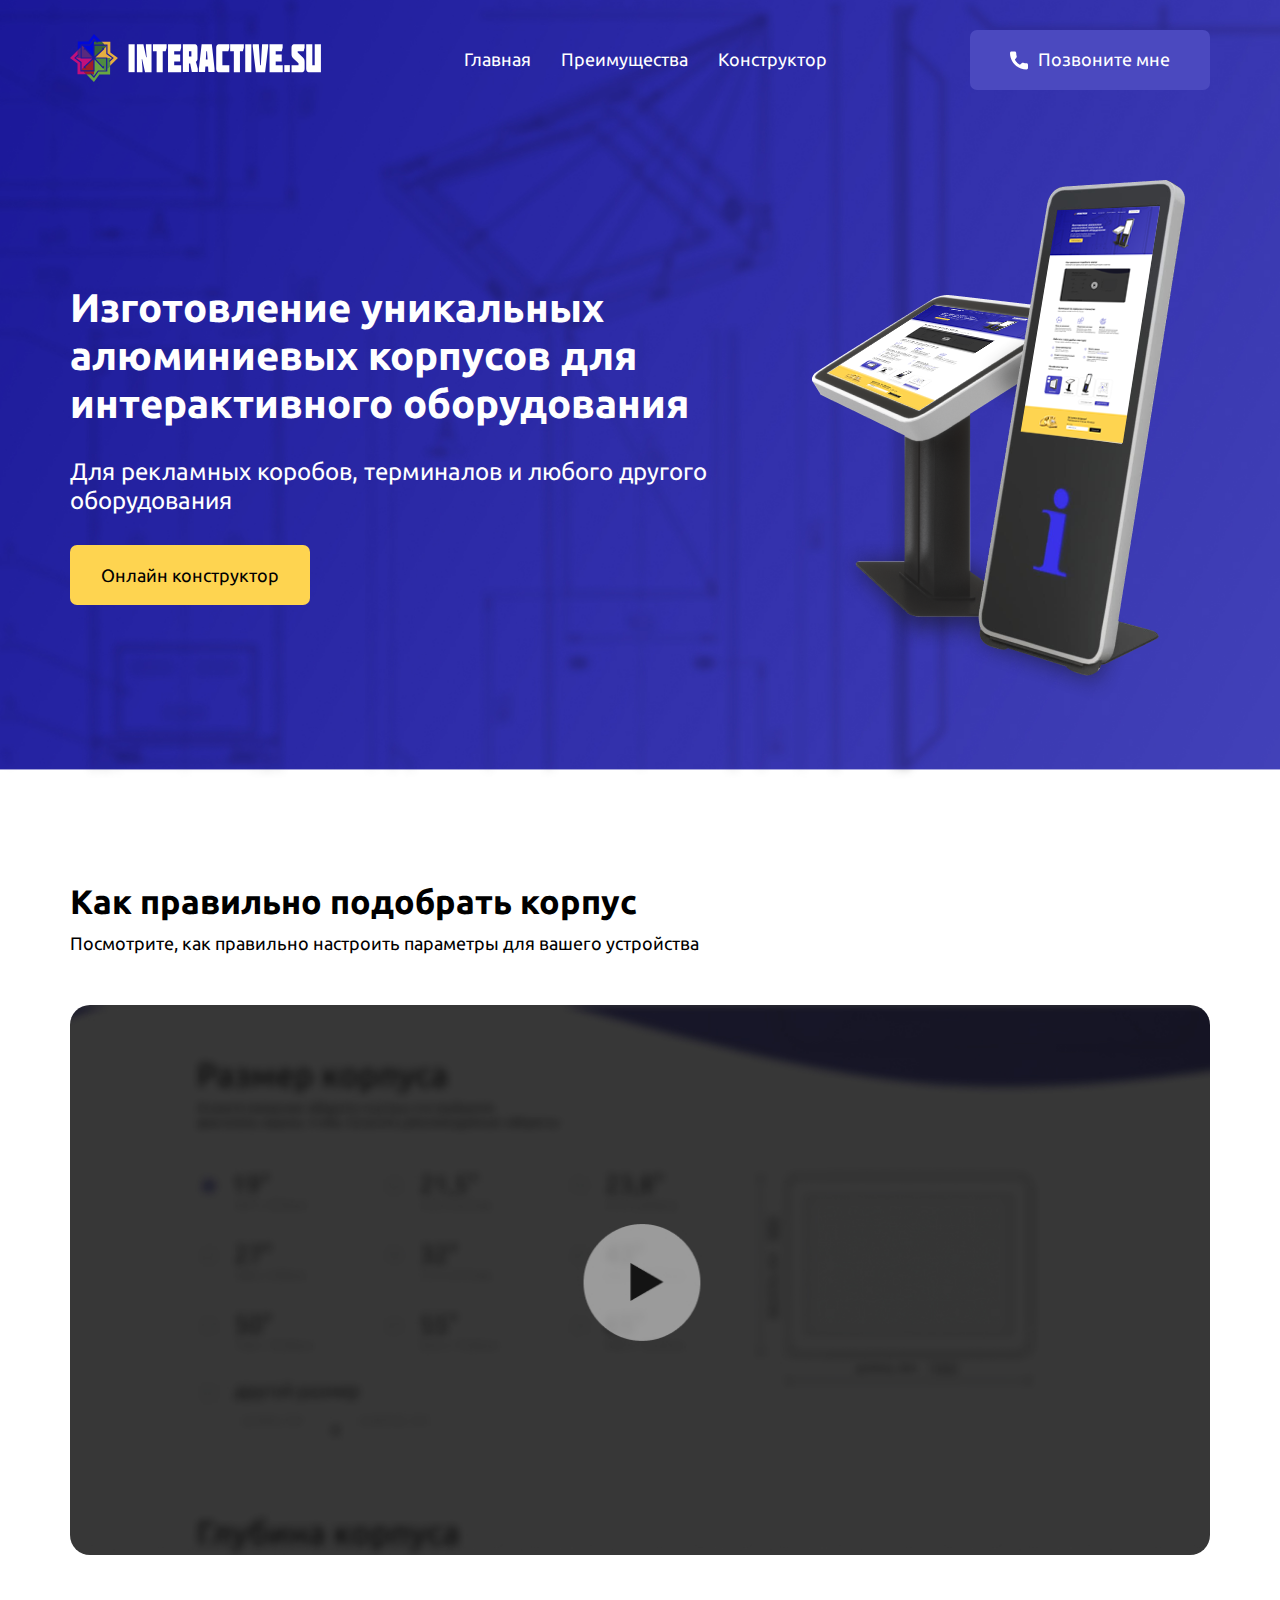
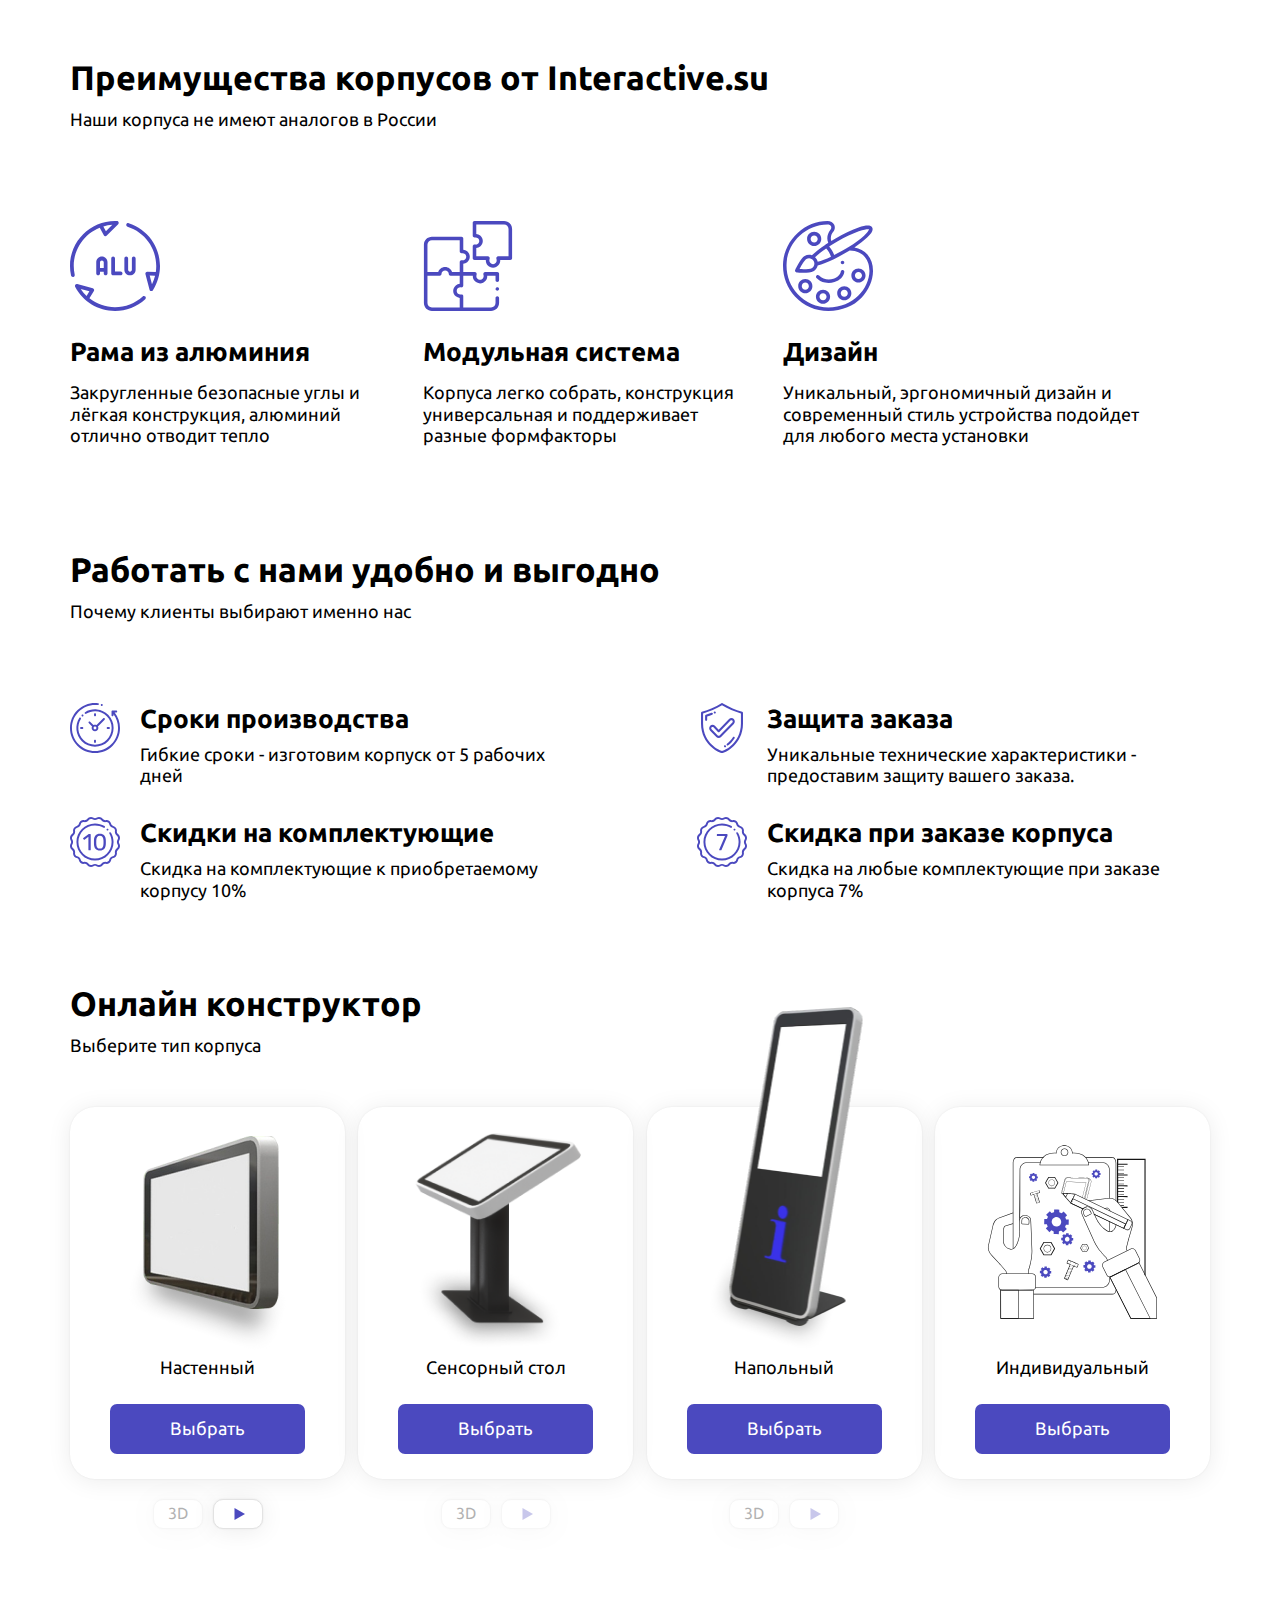
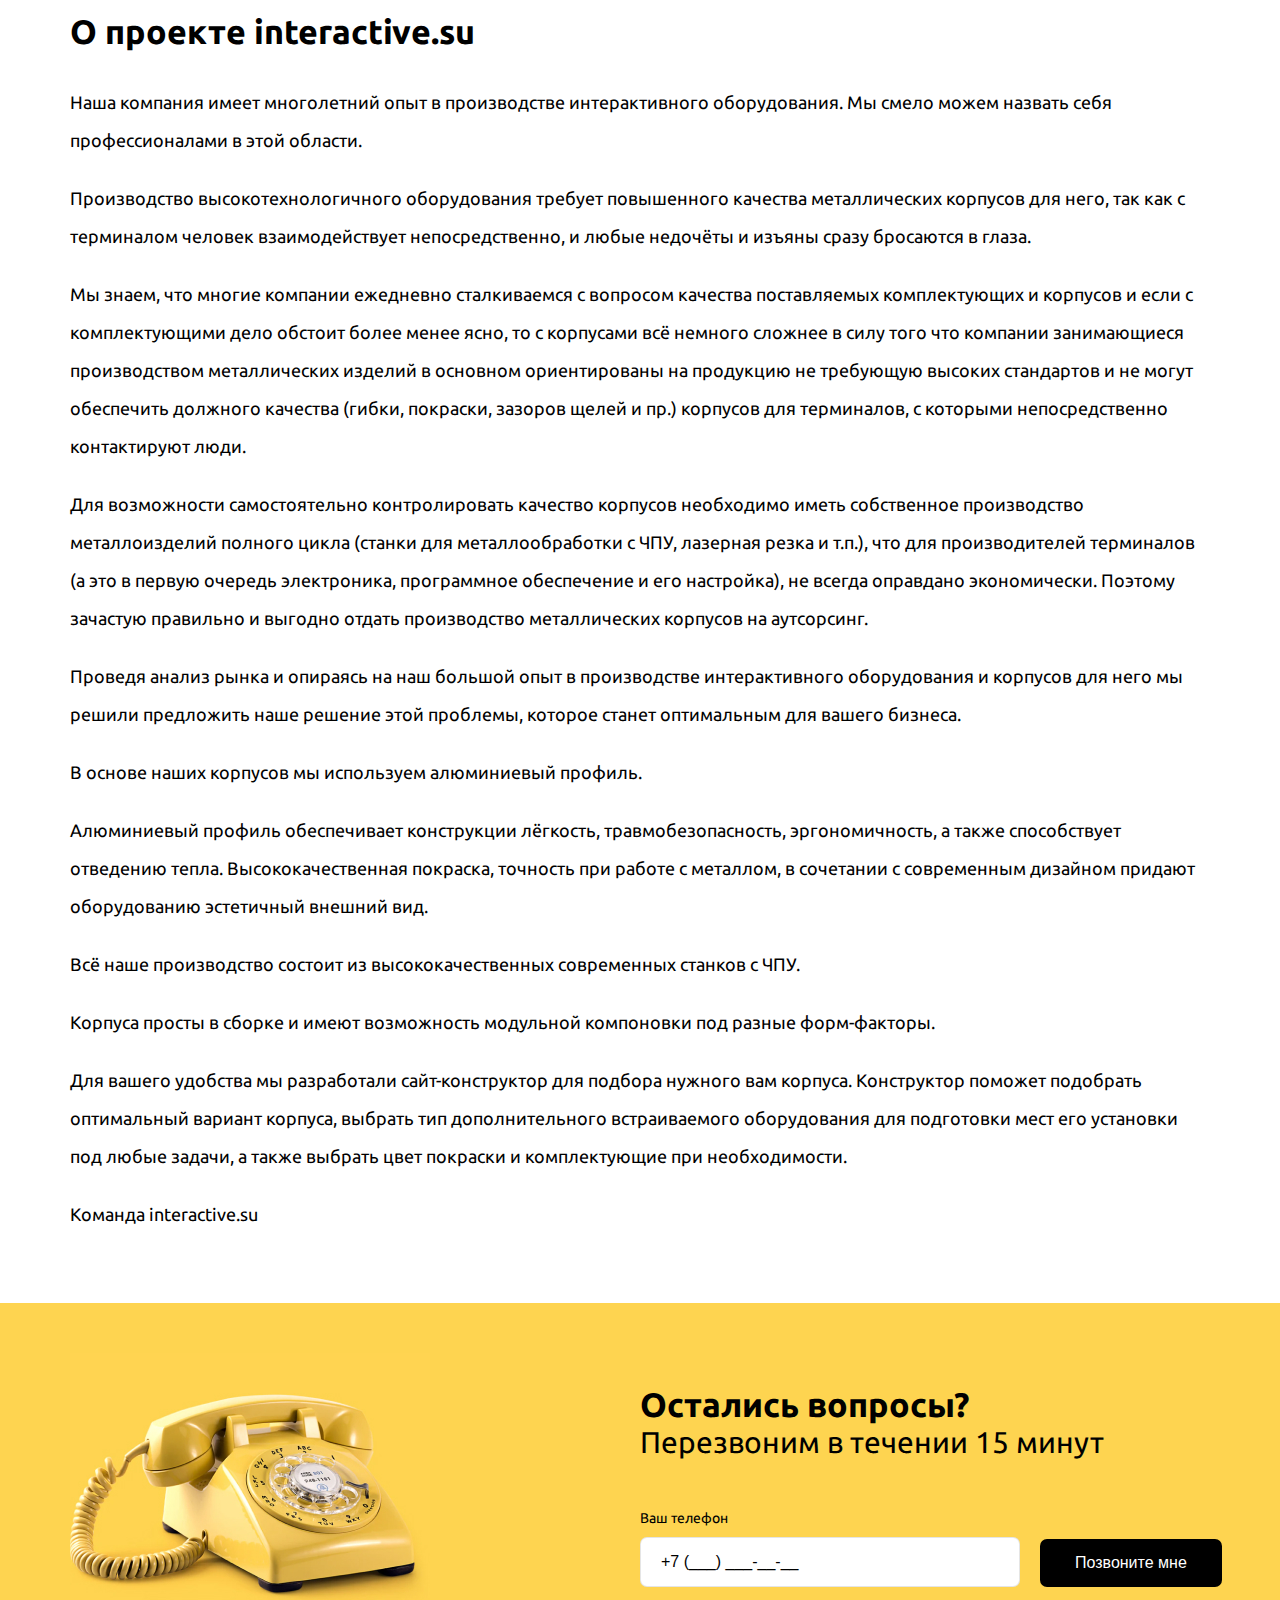
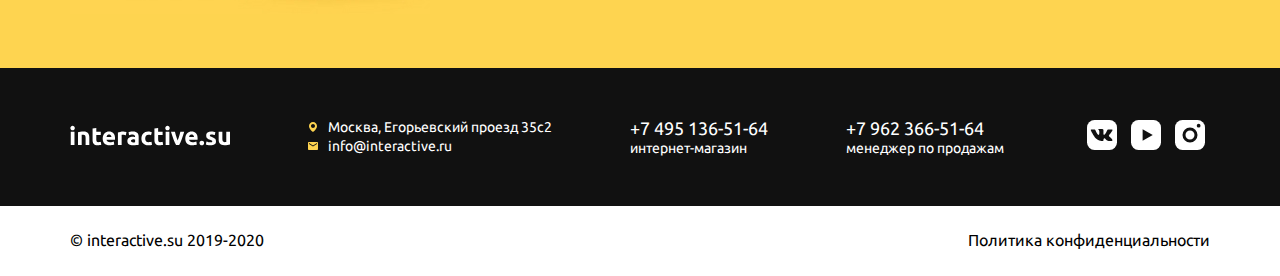
==== commit 6aa35539: "1" ====
--- a/index.html
+++ b/index.html
@@ -234,11 +234,46 @@
     </h2>
     <div class="about-wrap">
       <p>
-        Наша компания является прямым дистрибьютором более 30 производителей и фабрик Китая по интерактивному оборудованию и комплектующих для информационных сенсорных терминалов. Мы работаем с огромным количеством наименований товара. Именно поэтому, наличие у нас складских запасов, наши клиенты называют одним из главных преимуществ.
-      </p>
-      <p>
-        Однако, это не мешает нам на регулярной основе заниматься подбором комплектующих под индивидуальные требования клиентов. И для удобства данного процесса на сайте имеется возможность собрать информационный киоск под ключ. А в случае каких-то вопросов вам всегда поможет наша служба технической поддержки.
-      </p>
+        Наша компания имеет многолетний опыт в производстве интерактивного оборудования. Мы смело можем назвать себя профессионалами в этой области. 
+      </p>
+      <p>
+        Производство высокотехнологичного оборудования требует повышенного качества металлических корпусов для него, так как с терминалом человек взаимодействует непосредственно, и любые недочёты и изъяны сразу бросаются в глаза.
+      </p>
+      <p>
+        Мы знаем, что многие компании ежедневно сталкиваемся с вопросом качества поставляемых комплектующих и корпусов и если с комплектующими дело обстоит более менее ясно, то с корпусами всё немного сложнее в силу того что компании  занимающиеся производством металлических изделий в основном ориентированы на продукцию не требующую высоких стандартов и не могут обеспечить должного качества (гибки, покраски, зазоров щелей и пр.) корпусов для терминалов, с которыми непосредственно контактируют люди.
+      </p>
+      <p>
+        Для возможности самостоятельно контролировать качество корпусов необходимо иметь собственное производство металлоизделий полного цикла (станки для металлообработки с ЧПУ, лазерная резка и т.п.), что для производителей терминалов (а это в первую очередь электроника, программное обеспечение и его настройка), не всегда оправдано экономически. Поэтому зачастую правильно и выгодно отдать производство металлических корпусов на аутсорсинг.
+      </p>
+      <p>
+        Проведя анализ рынка и опираясь на наш большой опыт в производстве интерактивного оборудования и корпусов для него мы решили предложить наше  решение этой проблемы, которое станет оптимальным для вашего бизнеса. 
+
+      </p>
+      <p>
+        В основе наших корпусов мы используем алюминиевый профиль. 
+
+      </p>
+      <p>
+        Алюминиевый профиль обеспечивает конструкции лёгкость, травмобезопасность, эргономичность, а также способствует отведению тепла. Высококачественная покраска, точность при работе с металлом, в сочетании с современным дизайном  придают оборудованию эстетичный внешний вид. 
+
+      </p>
+      <p>
+        Всё наше производство состоит из высококачественных современных станков с ЧПУ.
+
+      </p>
+      <p>
+        Корпуса просты в сборке и имеют возможность модульной компоновки под разные форм-факторы. 
+        
+      </p>
+      <p>
+        Для вашего удобства мы разработали сайт-конструктор для подбора нужного вам корпуса. Конструктор поможет подобрать оптимальный вариант корпуса, выбрать тип дополнительного встраиваемого оборудования для подготовки мест его установки под любые задачи, а также выбрать цвет покраски и комплектующие при необходимости. 
+        
+      </p>
+      <p>
+        Команда interactive.su
+
+      </p>
+      
     </div>
   </section>
 
@@ -300,7 +335,15 @@
       <p>Ваша заявка принята!</p>
     </div>
   </div>
-
+  <div class="popup popup-auto">
+    <h2>
+      Для участников тендерных закупок действует опция “защита заказа”:
+    </h2>
+    <p>Если заказчик заводит тендер, то корпус под этот тендер резервируется за этим заказчиком, что подразумевает отказ в предоставлении данного корпуса другим заказчикам.</p>
+    <div class="close-auto button">
+      Понятно
+    </div>
+  </div>
   <div class="popup popup-call">
     <div class="close">&times;</div>
     <div class="popup-wrap">
--- a/style.css
+++ b/style.css
@@ -1417,6 +1417,7 @@
   left: 10px;
   width: 300px;
   display: none;
+  z-index: 30;
 }
 
 .toggle-q:hover b.q-text {
@@ -1762,6 +1763,25 @@
   line-height: 38px;
 }
 
+.popup-auto h2 {
+  margin-bottom: 30px;
+}
+
+.popup-auto p {
+  color: #fff;
+}
+
+.popup-auto .button {
+  color: #000;
+  margin-top: 30px;
+}
+
+.popup-auto .button:hover {
+  color: #000;
+  background-color: #FED450;
+  opacity: 0.5;
+}
+
 @media (max-width: 1199px) {
   .calc-popup {
     max-width: 95%;
@@ -2363,6 +2383,23 @@
   .about .title {
     text-align: left;
   }
+  .popup-auto {
+    padding: 25px;
+  }
+  .popup-auto h2 {
+    margin-bottom: 20px;
+    font-size: 18px;
+  }
+  .popup-auto p {
+    color: #fff;
+    font-size: 14px;
+  }
+  .popup-auto .button {
+    color: #000;
+    margin-top: 20px;
+    font-size: 14px;
+    max-height: 50px;
+  }
 }
 
 @media (max-width: 440px) {
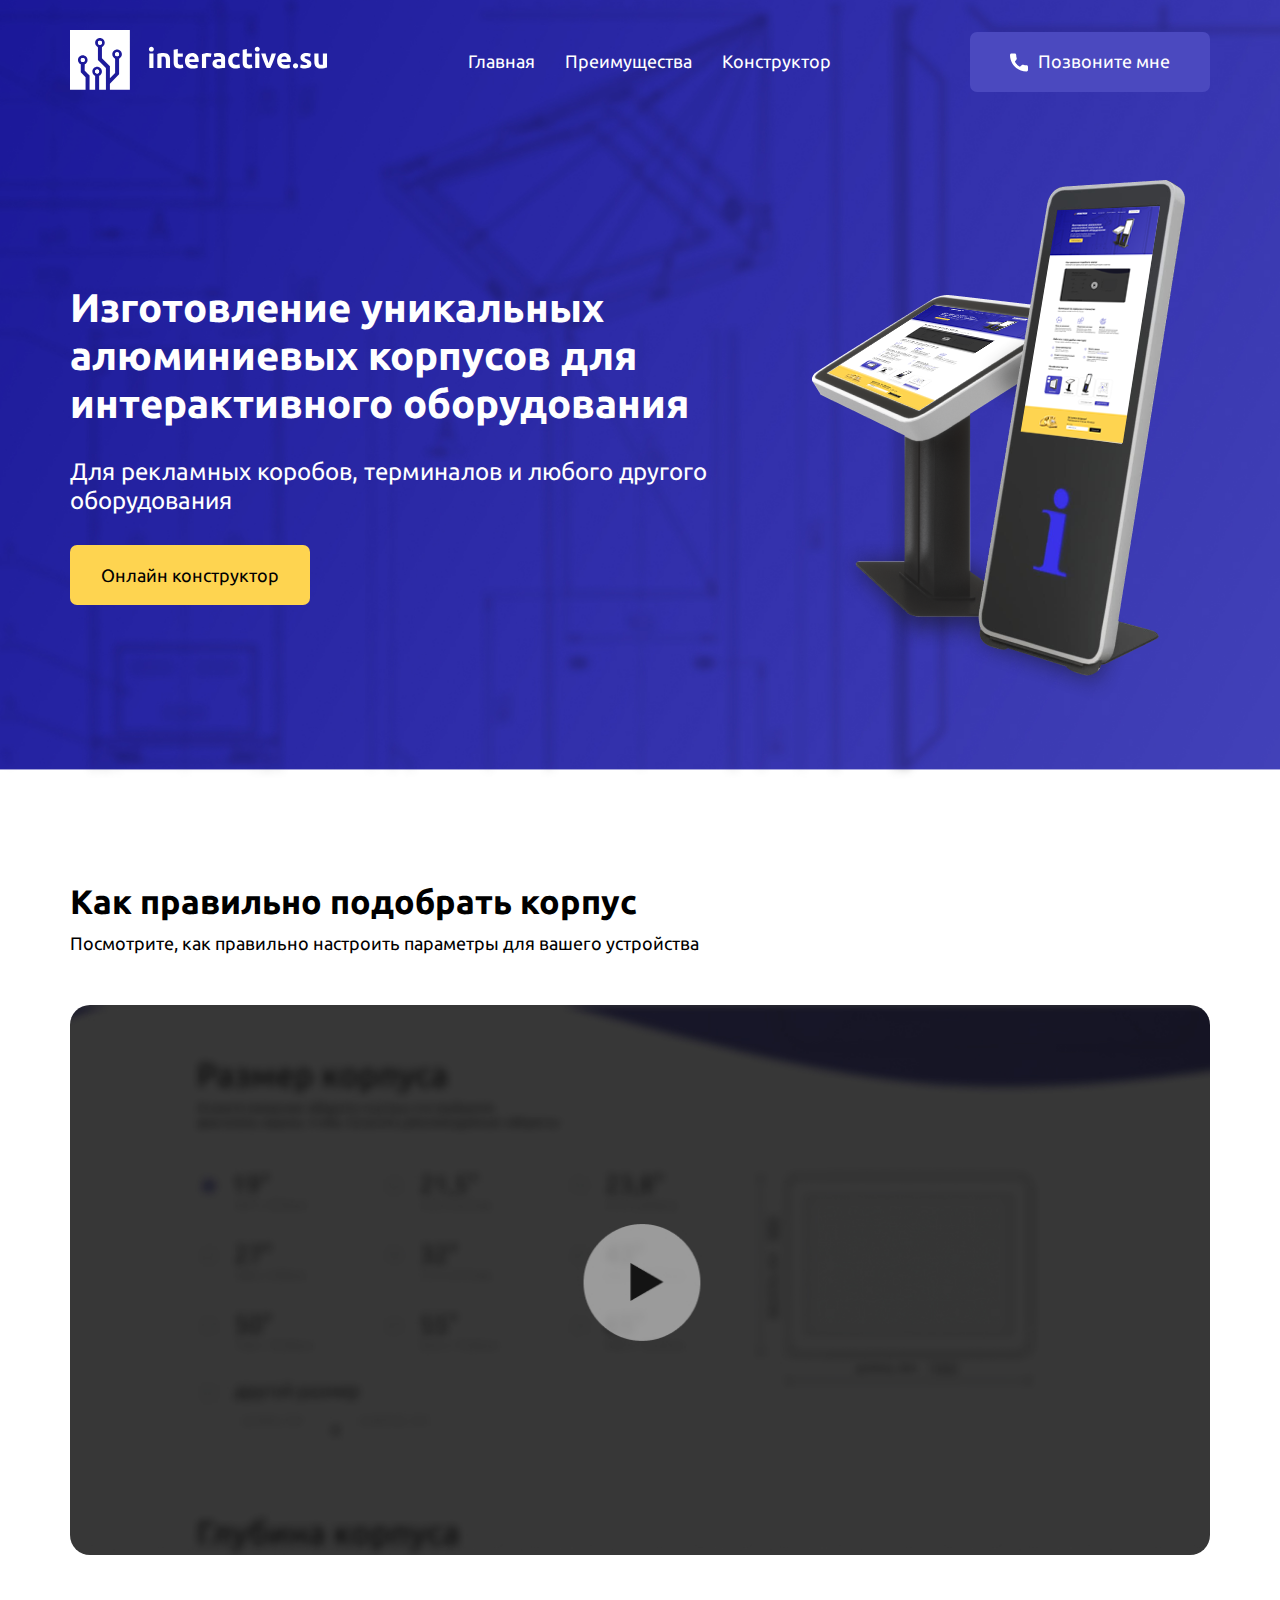
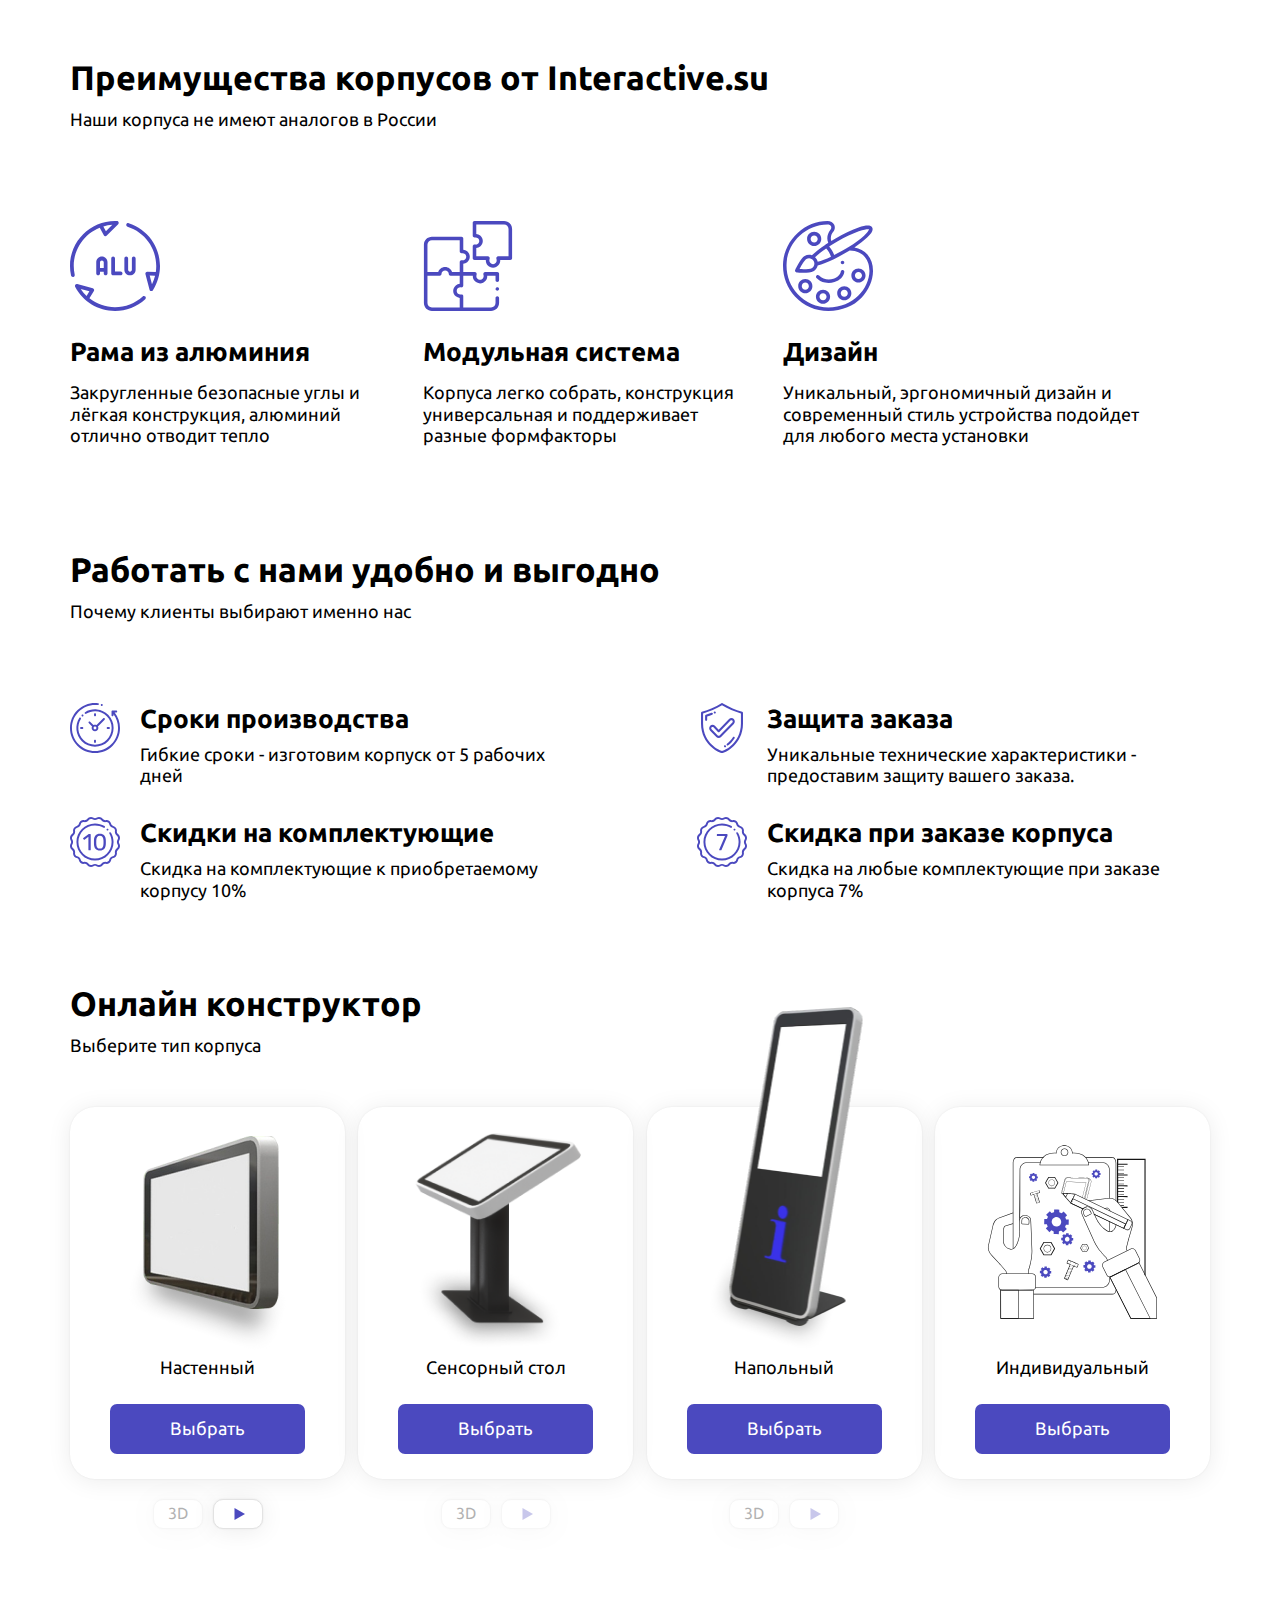
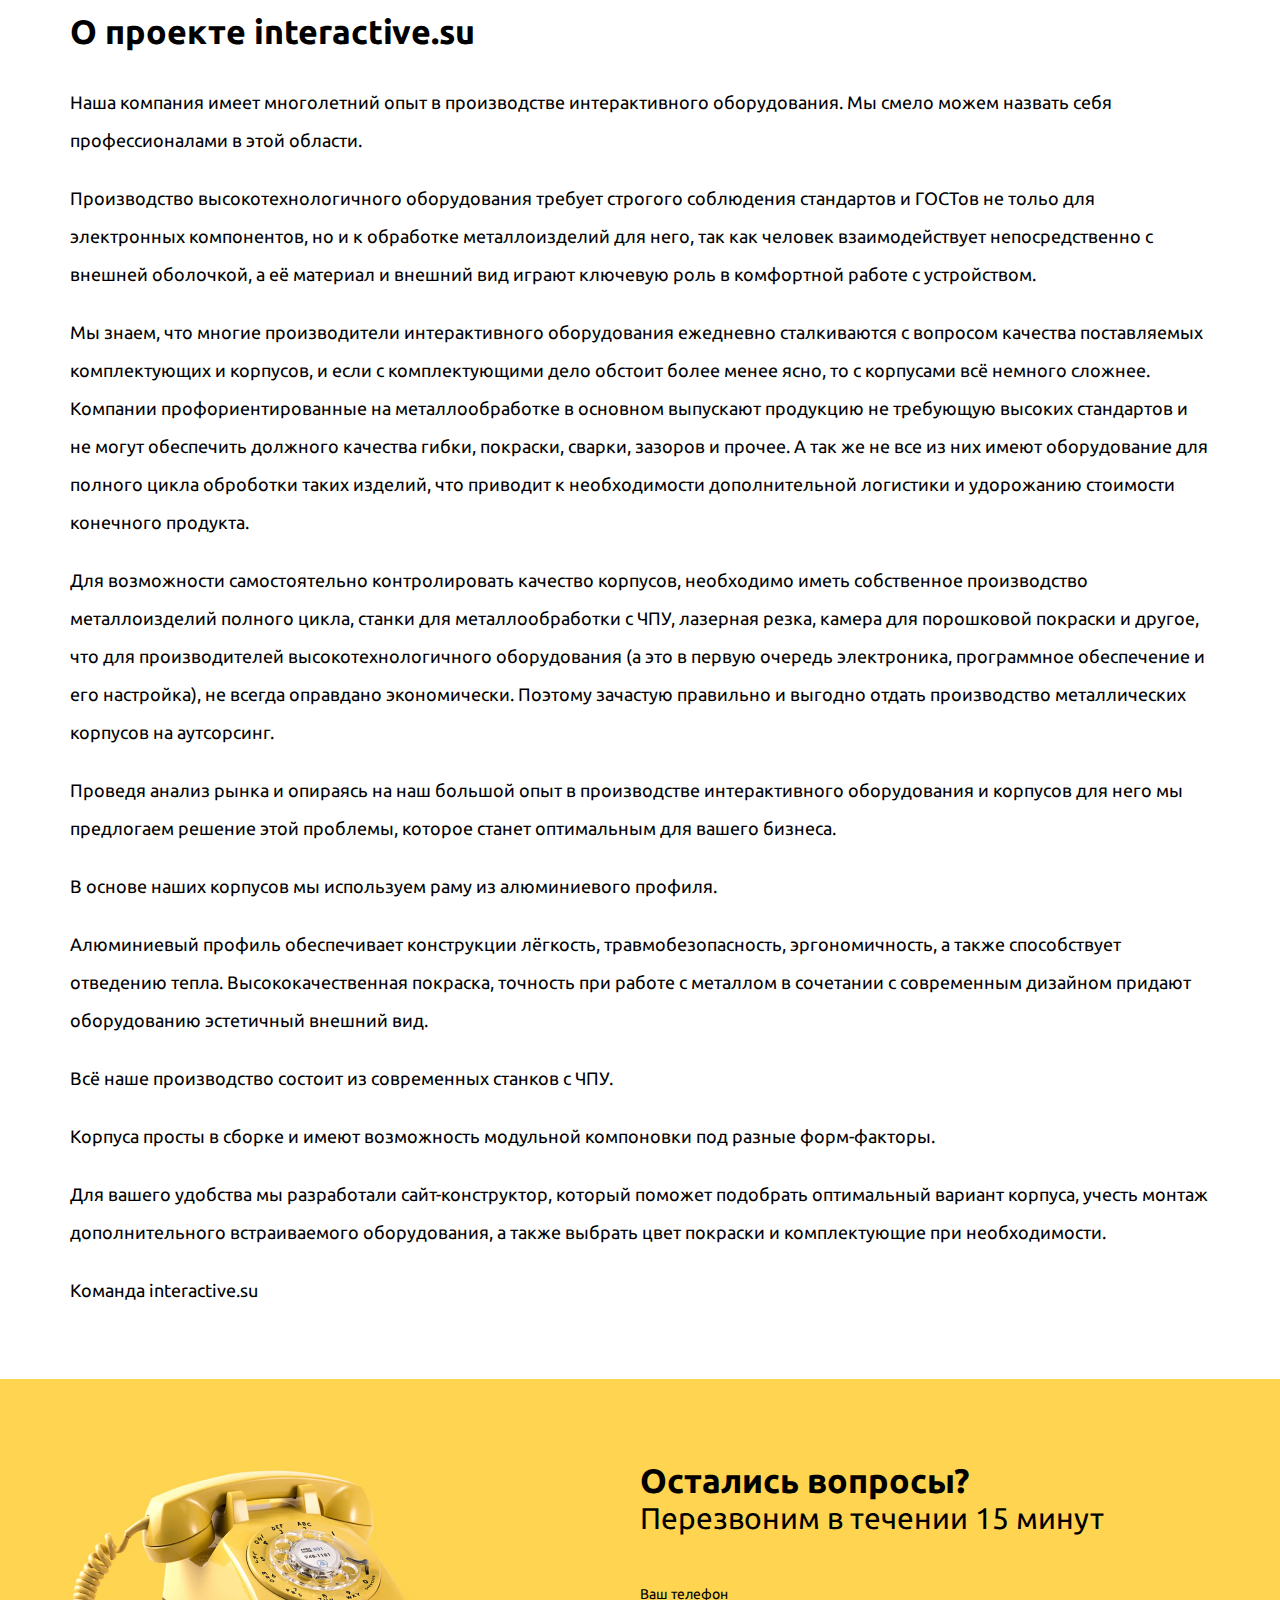
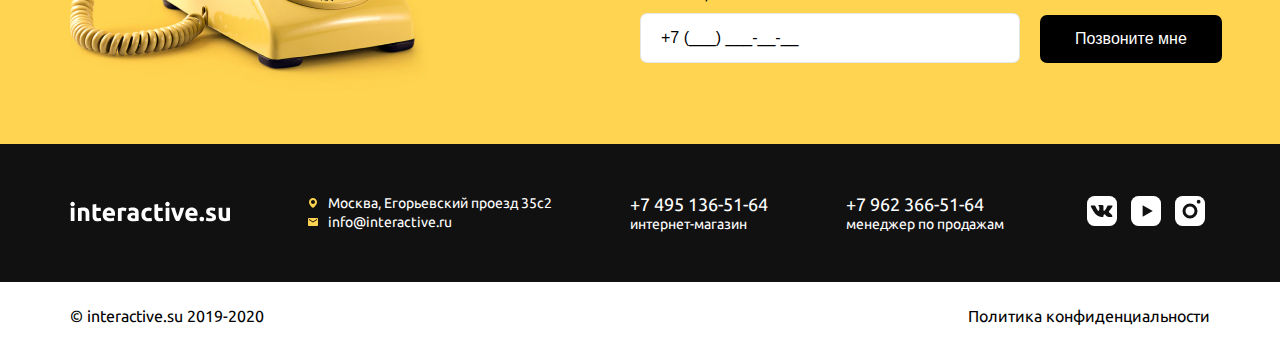
==== commit 4df24528: "1" ====
--- a/index.html
+++ b/index.html
@@ -237,36 +237,45 @@
         Наша компания имеет многолетний опыт в производстве интерактивного оборудования. Мы смело можем назвать себя профессионалами в этой области. 
       </p>
       <p>
-        Производство высокотехнологичного оборудования требует повышенного качества металлических корпусов для него, так как с терминалом человек взаимодействует непосредственно, и любые недочёты и изъяны сразу бросаются в глаза.
-      </p>
-      <p>
-        Мы знаем, что многие компании ежедневно сталкиваемся с вопросом качества поставляемых комплектующих и корпусов и если с комплектующими дело обстоит более менее ясно, то с корпусами всё немного сложнее в силу того что компании  занимающиеся производством металлических изделий в основном ориентированы на продукцию не требующую высоких стандартов и не могут обеспечить должного качества (гибки, покраски, зазоров щелей и пр.) корпусов для терминалов, с которыми непосредственно контактируют люди.
-      </p>
-      <p>
-        Для возможности самостоятельно контролировать качество корпусов необходимо иметь собственное производство металлоизделий полного цикла (станки для металлообработки с ЧПУ, лазерная резка и т.п.), что для производителей терминалов (а это в первую очередь электроника, программное обеспечение и его настройка), не всегда оправдано экономически. Поэтому зачастую правильно и выгодно отдать производство металлических корпусов на аутсорсинг.
-      </p>
-      <p>
-        Проведя анализ рынка и опираясь на наш большой опыт в производстве интерактивного оборудования и корпусов для него мы решили предложить наше  решение этой проблемы, которое станет оптимальным для вашего бизнеса. 
-
-      </p>
-      <p>
-        В основе наших корпусов мы используем алюминиевый профиль. 
-
-      </p>
-      <p>
-        Алюминиевый профиль обеспечивает конструкции лёгкость, травмобезопасность, эргономичность, а также способствует отведению тепла. Высококачественная покраска, точность при работе с металлом, в сочетании с современным дизайном  придают оборудованию эстетичный внешний вид. 
-
-      </p>
-      <p>
-        Всё наше производство состоит из высококачественных современных станков с ЧПУ.
+        Производство высокотехнологичного оборудования требует строгого соблюдения стандартов и ГОСТов не тольо для электронных компонентов, но и к обработке металлоизделий для него, так как человек взаимодействует непосредственно с внешней оболочкой, а её материал и внешний вид играют ключевую роль в комфортной работе с устройством.
+
+      </p>
+      <p>
+        Мы знаем, что многие производители интерактивного оборудования ежедневно сталкиваются с вопросом качества поставляемых комплектующих и корпусов, и если с комплектующими дело обстоит более менее ясно, то с корпусами всё немного сложнее. Компании профориентированные на металлообработке в основном выпускают продукцию не требующую высоких стандартов и не могут обеспечить должного качества гибки, покраски, сварки, зазоров и прочее. А так же не все из них имеют оборудование для полного цикла оброботки таких изделий, что приводит к необходимости дополнительной логистики и удорожанию стоимости конечного продукта.
+
+      </p>
+      <p>
+        Для возможности самостоятельно контролировать качество корпусов, необходимо иметь собственное производство металлоизделий полного цикла, станки для металлообработки с ЧПУ, лазерная резка, камера для порошковой покраски и другое, что для производителей высокотехнологичного оборудования (а это в первую очередь электроника, программное обеспечение и его настройка), не всегда оправдано экономически. Поэтому зачастую правильно и выгодно отдать производство металлических корпусов на аутсорсинг. 
+
+      </p>
+      <p>
+        Проведя анализ рынка и опираясь на наш большой опыт в производстве интерактивного оборудования и корпусов для него мы предлогаем решение этой проблемы, которое станет оптимальным для вашего бизнеса. 
+
+
+      </p>
+      <p>
+        В основе наших корпусов мы используем раму из алюминиевого  профиля. 
+
+
+      </p>
+      <p>
+        Алюминиевый профиль обеспечивает конструкции лёгкость, травмобезопасность, эргономичность, а также способствует отведению тепла. Высококачественная покраска, точность при работе с металлом в сочетании с современным дизайном  придают оборудованию эстетичный внешний вид. 
+ 
+
+      </p>
+      <p>
+        Всё наше производство состоит из современных станков с ЧПУ.
+
 
       </p>
       <p>
         Корпуса просты в сборке и имеют возможность модульной компоновки под разные форм-факторы. 
+
         
       </p>
       <p>
-        Для вашего удобства мы разработали сайт-конструктор для подбора нужного вам корпуса. Конструктор поможет подобрать оптимальный вариант корпуса, выбрать тип дополнительного встраиваемого оборудования для подготовки мест его установки под любые задачи, а также выбрать цвет покраски и комплектующие при необходимости. 
+        Для вашего удобства мы разработали сайт-конструктор, который поможет подобрать оптимальный вариант корпуса, учесть монтаж дополнительного встраиваемого оборудования, а также выбрать цвет покраски и комплектующие при необходимости. 
+
         
       </p>
       <p>
@@ -337,9 +346,10 @@
   </div>
   <div class="popup popup-auto">
     <h2>
-      Для участников тендерных закупок действует опция “защита заказа”:
-    </h2>
-    <p>Если заказчик заводит тендер, то корпус под этот тендер резервируется за этим заказчиком, что подразумевает отказ в предоставлении данного корпуса другим заказчикам.</p>
+      Для участников закупок действует опция “защита заказа”:
+    </h2>
+    <p>Заказчик имеет возможность защитить свой проект с помощью уникального технического задания для корпуса. Это означает что корпуса по индивидуальным параметрам не могут быть проданы другим клиентам.
+    </p>
     <div class="close-auto button">
       Понятно
     </div>
